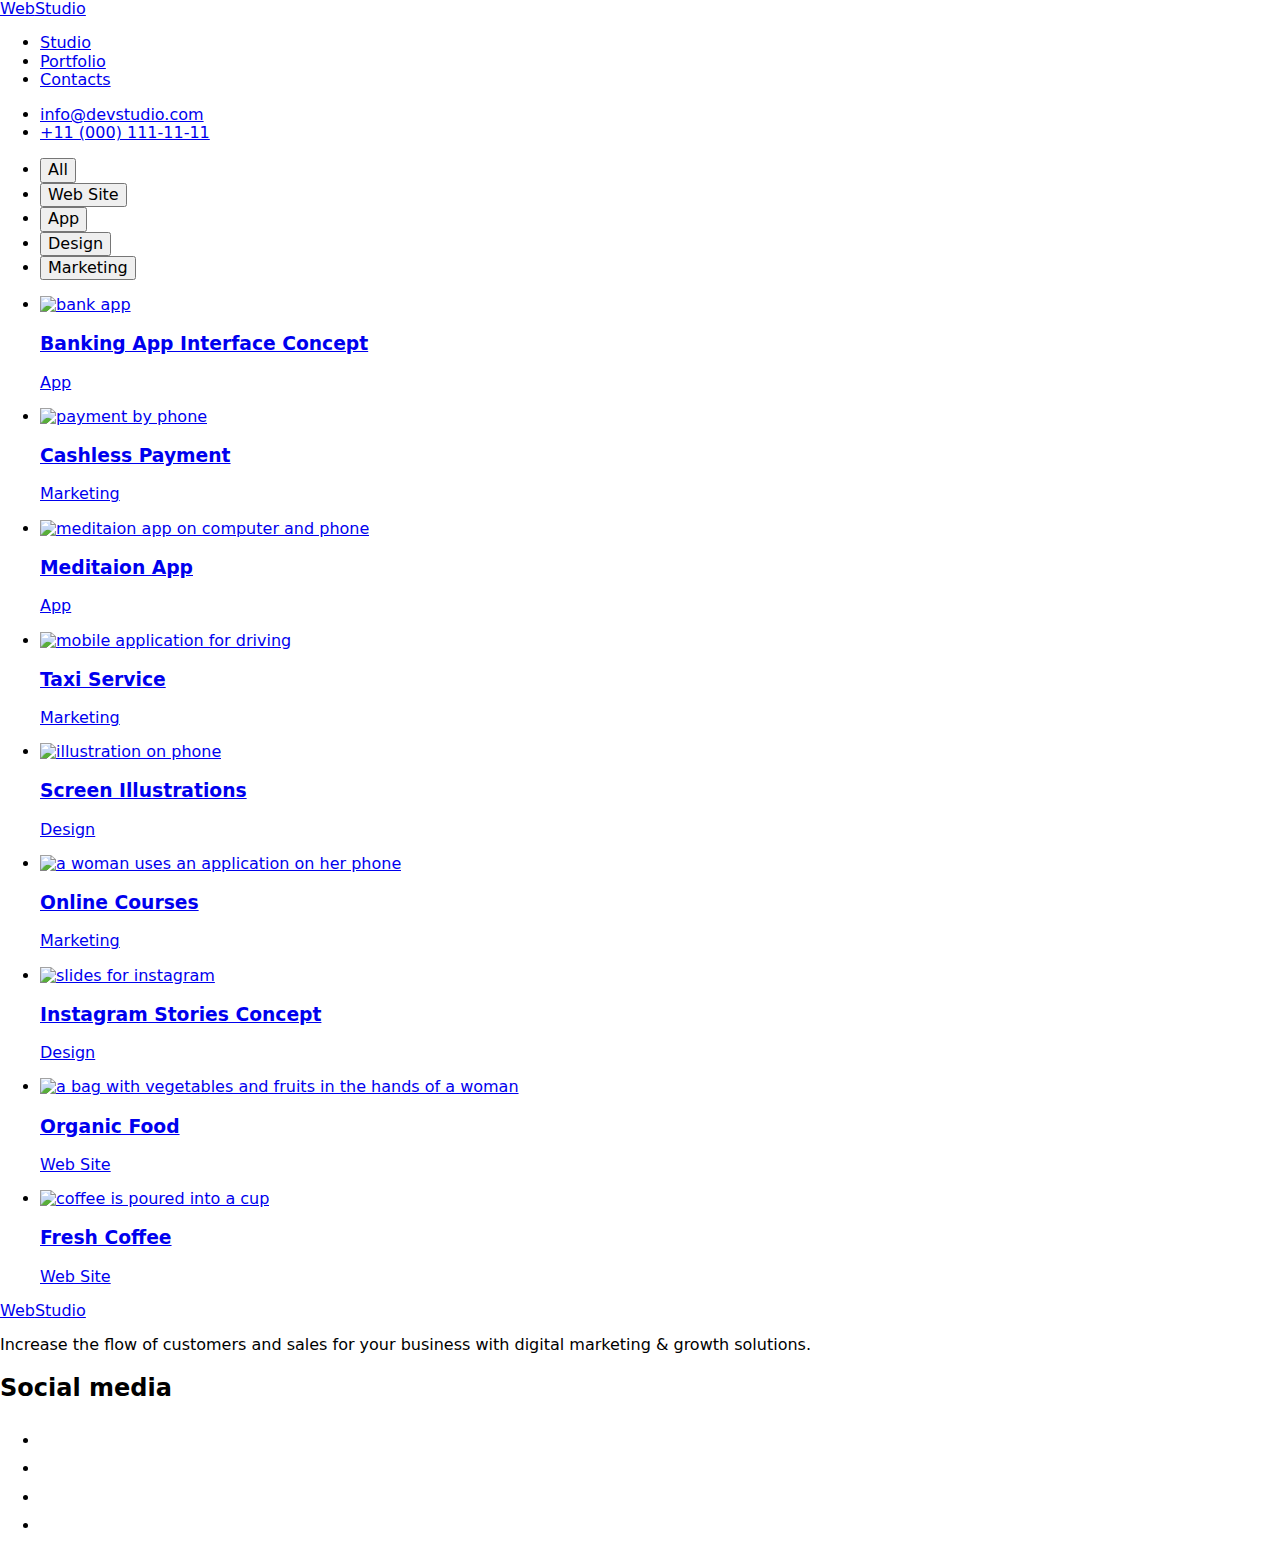
==== portfolio.html @ 91426097 "create" ====
<!DOCTYPE html>
<html lang="en">
<head>
    <meta charset="UTF-8">
    <meta http-equiv="X-UA-Compatible" content="IE=edge">
    <meta name="viewport" content="width=device-width, initial-scale=1.0">
    <title>WebStudio</title>
    <link rel="stylesheet" href="https://cdnjs.cloudflare.com/ajax/libs/modern-normalize/1.1.0/modern-normalize.min.css">
    <link rel="stylesheet" href="./css/styles.css">
    <link rel="preconnect" href="https://fonts.googleapis.com">
<link rel="preconnect" href="https://fonts.gstatic.com" crossorigin>
<link rel="preconnect" href="https://fonts.googleapis.com"><link rel="preconnect" href="https://fonts.gstatic.com" crossorigin><link href="https://fonts.googleapis.com/css2?family=Raleway:wght@700&family=Roboto:wght@400;500;700;900&display=swap" rel="stylesheet">
</head>
<body>
    <header class="header">
        <div class="container main-nav">
            <nav class="navigation">
                <a href="./index.html" class="logo"> <span class="logo-web">Web</span>Studio </a>
                <ul class="navigation-list list">
                    <li class="navigation-item"><a href="./index.html" class="navigation-list-item">Studio</a></li>
                    <li class="navigation-item"><a href="./portfolio.html" class="navigation-list-item">Portfolio</a></li>
                    <li class="navigation-item"><a href="#" class="navigation-list-item">Contacts</a></li>
                </ul>
            </nav>
            <ul class="contacts list">
                <li><a href="mailto:info@devstudio.com" class="contacts-item">info@devstudio.com</a></li>
                <li><a href="tel:+11(000)111-11-11" class="contacts-item">+11 (000) 111-11-11</a></li>
            </ul>
        </div>
    </header>
    <main>
        <section class="portfolio section">
           <div class="container">
            <h1 hidden>Portfolio</h1>
      <ul class="button-list list">
        <li class="button-list-item"><button type="button" class="portfolio-button"><span class="portfolio-button-text">All</span></button></li>
        <li class="button-list-item"><button type="button" class="portfolio-button"><span class="portfolio-button-text">Web Site</span></button></li>
        <li class="button-list-item"><button type="button" class="portfolio-button"><span class="portfolio-button-text">App</span></button></li>
        <li class="button-list-item"><button type="button" class="portfolio-button"><span class="portfolio-button-text">Design</span></button></li>
        <li class="button-list-item"><button type="button" class="portfolio-button"><span class="portfolio-button-text">Marketing</span></button></li>
      </ul>
        <ul class="portfolio-list list">
            <li class="portfolio-item">
                <a href="#" class="portfolio-item-card">
                    <img class="portfolio-item-img" src="./images/banking_app.jpg" alt="bank app" width="360">
                    <div class="portfolio-item-text">
                        <h3 class="portfolio-title list">Banking App Interface Concept</h3>
                        <p class="portfolio-title-text list">App</p>
                        <p hidden>14 Stylish and User-Friendly App Design Concepts · Task Manager App · Calorie Tracker App · Exotic Fruit Ecommerce App · Cloud Storage App</p>
                    </div> 
                </a>
                
            </li>
            <li class="portfolio-item">
                <a href="#" class="portfolio-item-card">
                    <img class="portfolio-item-img" src="./images/cashless_payment.jpg" alt="payment by phone" width="360">
                    <div class="portfolio-item-text">
                        <h3 class="portfolio-title list">Cashless Payment</h3>
                        <p class="portfolio-title-text list">Marketing</p>
                        <p hidden>14 Stylish and User-Friendly App Design Concepts · Task Manager App · Calorie Tracker App · Exotic Fruit Ecommerce App · Cloud Storage App</p>
                    </div>
                </a>
            </li>
            <li class="portfolio-item">
                <a href="#" class="portfolio-item-card">
                    <img class="portfolio-item-img" src="./images/meditaion_app.jpg" alt="meditaion app on computer and phone" width="360">
                    <div class="portfolio-item-text">
                        <h3 class="portfolio-title list">Meditaion App</h3>
                        <p class="portfolio-title-text list">App</p>
                        <p hidden>14 Stylish and User-Friendly App Design Concepts · Task Manager App · Calorie Tracker App · Exotic Fruit Ecommerce App · Cloud Storage App</p>
                    </div>
                 </a>
            </li>
            <li class="portfolio-item">
                <a href="#" class="portfolio-item-card">
                    <img class="portfolio-item-img" src="./images/taxi_service.jpg" alt="mobile application for driving" width="360">
                    <div class="portfolio-item-text">
                        <h3 class="portfolio-title list">Taxi Service</h3>
                        <p class="portfolio-title-text list">Marketing</p>
                        <p hidden>14 Stylish and User-Friendly App Design Concepts · Task Manager App · Calorie Tracker App · Exotic Fruit Ecommerce App · Cloud Storage App</p>
                    </div>
                    </a>
            </li>
            <li class="portfolio-item">
                <a href="#" class="portfolio-item-card">
                    <img class="portfolio-item-img" src="./images/screen_illustrations.jpg" alt="illustration on phone" width="360">
                    <div class="portfolio-item-text">
                        <h3 class="portfolio-title list">Screen Illustrations</h3>
                        <p class="portfolio-title-text list">Design</p>
                        <p hidden>14 Stylish and User-Friendly App Design Concepts · Task Manager App · Calorie Tracker App · Exotic Fruit Ecommerce App · Cloud Storage App</p>
                    </div>
                </a>
            </li>
            <li class="portfolio-item">
                <a href="#" class="portfolio-item-card">
                    <img class="portfolio-item-img" src="./images/online_courses.jpg" alt="a woman uses an application on her phone" width="360">
                    <div class="portfolio-item-text">
                        <h3 class="portfolio-title list">Online Courses</h3>
                        <p class="portfolio-title-text list">Marketing</p>
                        <p hidden>14 Stylish and User-Friendly App Design Concepts · Task Manager App · Calorie Tracker App · Exotic Fruit Ecommerce App · Cloud Storage App</p>
                    </div>
                </a>
            </li>
            <li class="portfolio-item">
                <a href="#" class="portfolio-item-card">
                    <img class="portfolio-item-img" src="./images/instagram_stories_concept.jpg" alt="slides for instagram" width="360">
                    <div class="portfolio-item-text">
                        <h3 class="portfolio-title list">Instagram Stories Concept</h3>
                        <p class="portfolio-title-text list">Design</p>
                        <p hidden>14 Stylish and User-Friendly App Design Concepts · Task Manager App · Calorie Tracker App · Exotic Fruit Ecommerce App · Cloud Storage App</p>
                    </div>
                </a>
            </li>
            <li class="portfolio-item">
                <a href="#" class="portfolio-item-card">
                    <img class="portfolio-item-img" src="./images/organic_food.jpg" alt="a bag with vegetables and fruits in the hands of a woman" width="360">
                    <div class="portfolio-item-text">
                        <h3 class="portfolio-title list">Organic Food</h3>
                        <p class="portfolio-title-text list">Web Site</p>
                        <p hidden>14 Stylish and User-Friendly App Design Concepts · Task Manager App · Calorie Tracker App · Exotic Fruit Ecommerce App · Cloud Storage App</p>
                    </div>
                 </a>
            </li>
            <li class="portfolio-item">
                <a href="#" class="portfolio-item-card">
                    <img class="portfolio-item-img" src="./images/fresh_coffee.jpg" alt="coffee is poured into a cup" width="360">
                    <div class="portfolio-item-text">
                        <h3 class="portfolio-title list">Fresh Coffee</h3>
                        <p class="portfolio-title-text list">Web Site</p>
                        <p hidden>14 Stylish and User-Friendly App Design Concepts · Task Manager App · Calorie Tracker App · Exotic Fruit Ecommerce App · Cloud Storage App</p>
                    </div>
                </a>
            </li>
        </ul>
           </div>
            
    </section>
    </main>
    <footer class="footer">
        <div class="footer-section container">
            <div class="footer-block">
                <a href="./index.html" class="footer-logo"> <span class="footer-logo-web">Web</span>Studio </a>
                <p class="footer-text list">Increase the flow of customers and sales for your business with digital marketing & growth solutions.</p>    
            </div>
            <div class="footer-social list">
                <h2 class="footer-social-title">Social media</h2>
                <ul class="footer-soc-list list">
                    <li class="footer-soc-item list">
                        <a href="#" class="footer-soc-link">
                            <svg class="footer-icon" width="24" height="24">
                                <use href="./images/icons.svg#icon-instagram" ></use>
                            </svg>
                        </a>
                    </li>
                     <li class="footer-soc-item">
                        <a href="#" class="footer-soc-link">
                            <svg class="footer-icon" width="24" height="24">
                                <use href="./images/icons.svg#icon-twitter"></use>
                            </svg>
                        </a>
                    </li>
                     <li class="footer-soc-item">
                        <a href="#" class="footer-soc-link">
                            <svg class="footer-icon" width="24" height="24">
                                <use href="./images/icons.svg#icon-facebook"></use>
                            </svg>
                        </a>
                    </li>
                     <li class="footer-soc-item">
                        <a href="#" class="footer-soc-link">
                            <svg class="footer-icon" width="24" height="24">
                                <use href="./images/icons.svg#icon-linkedin"></use>
                            </svg>
                        </a>
                    </li>
                </ul>
            </div>
        </div>    
     </footer>
</body>
</html>
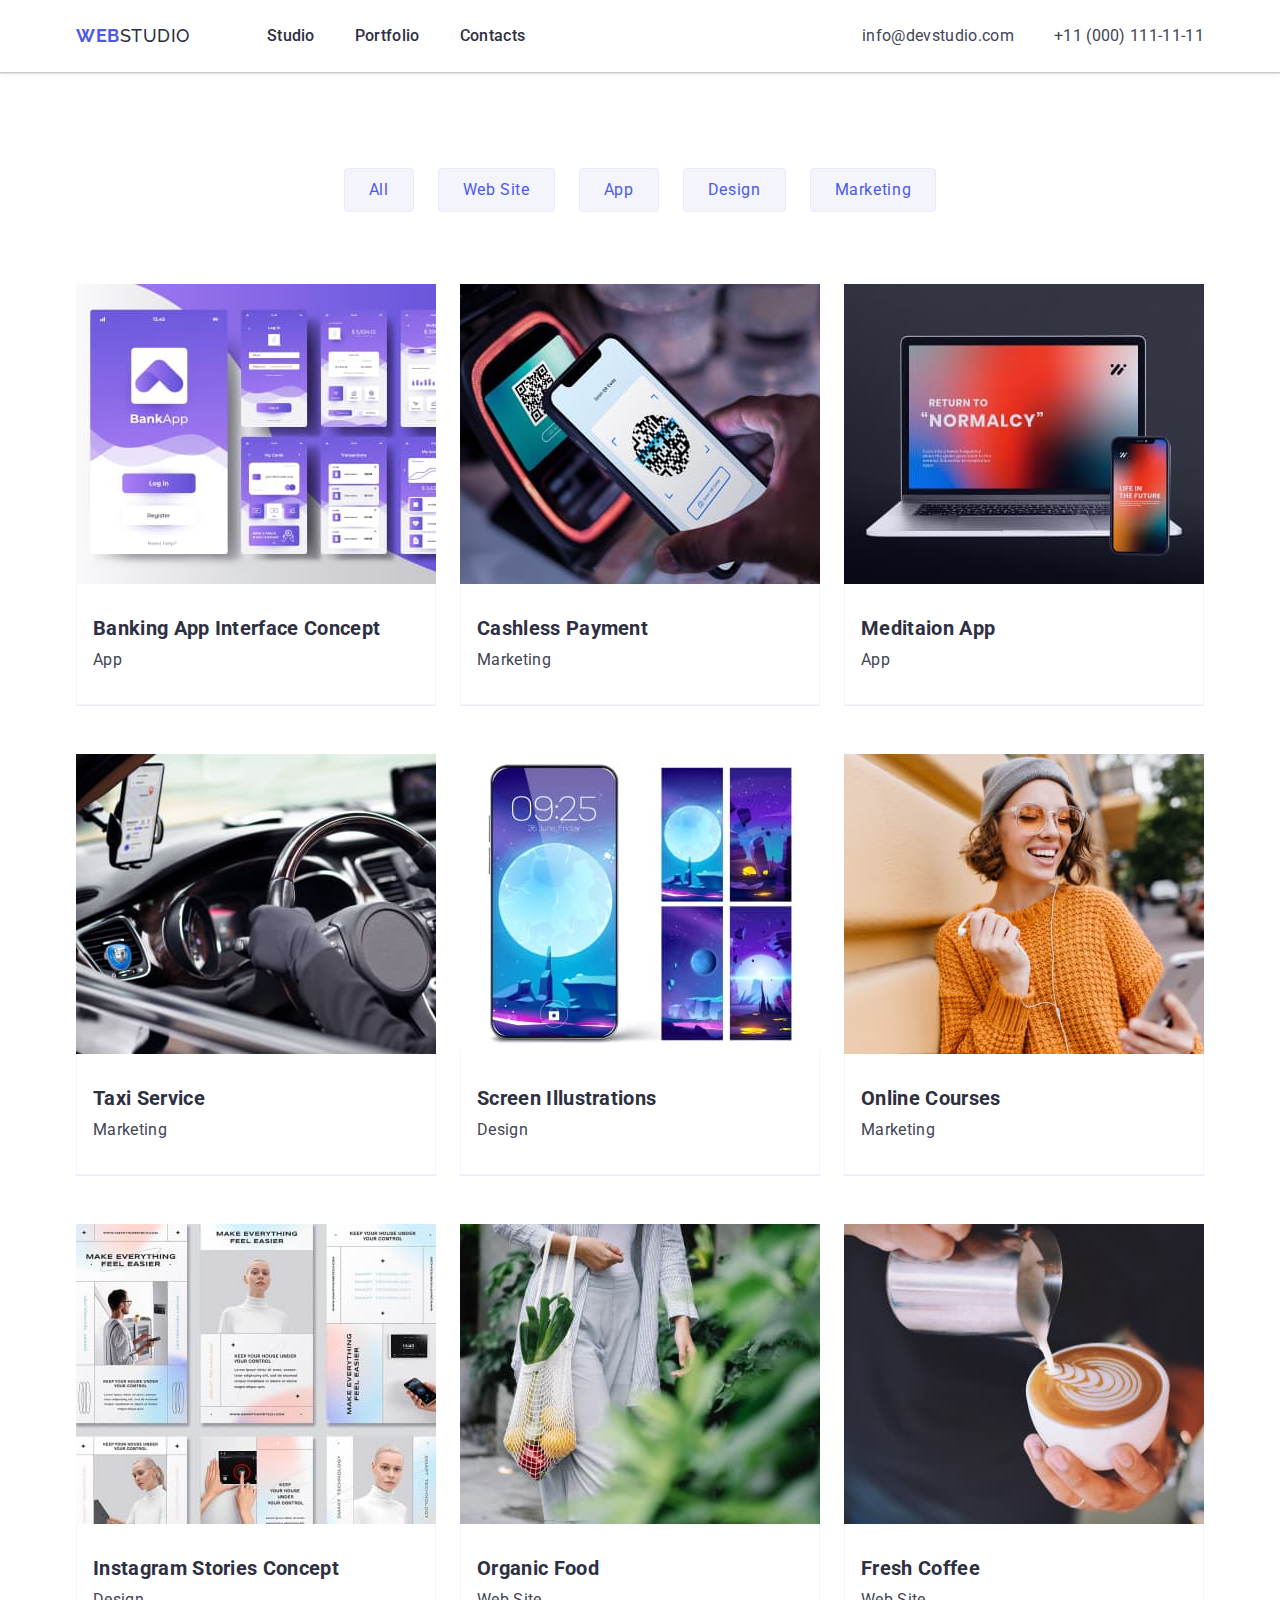
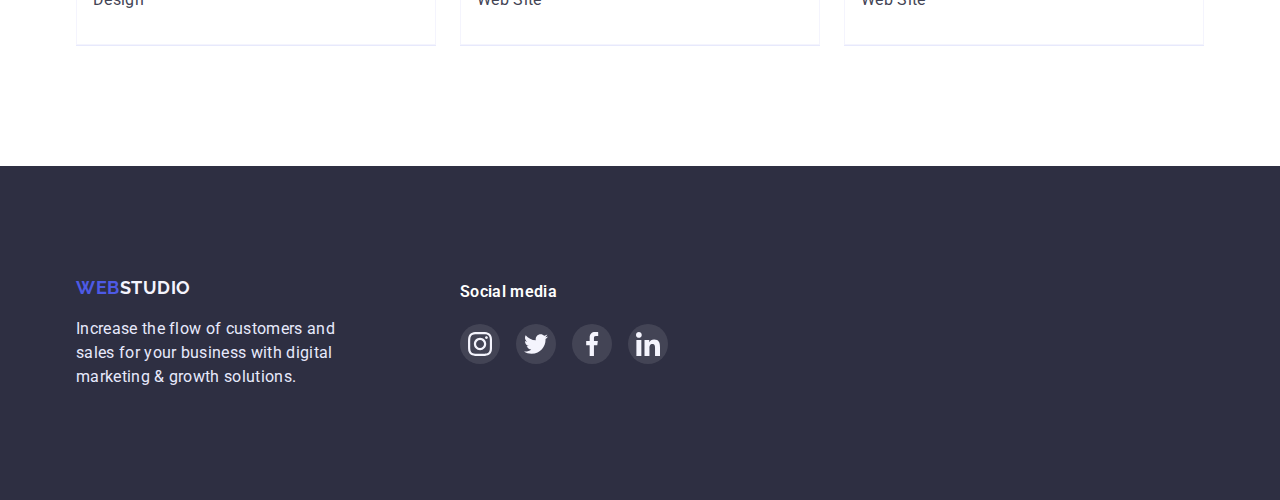
==== commit b41d4330: "JS" ====
--- a/portfolio.html
+++ b/portfolio.html
@@ -177,5 +177,7 @@
             </div>
         </div>    
      </footer>
+
+     <script src="./js/modal.js"></script>
 </body>
 </html>--- a/css/styles.css
+++ b/css/styles.css
@@ -0,0 +1,549 @@
+:root {
+    --primary-text-color: #2E2F42;
+    --secondary-text-color: #434455;
+    --white-text-color: #FFFFFF;
+    --white-bgn-color: #FFFFFF;
+    --primary-bgn-color: #E5E5E5;
+    --secondary-bgn-color: #F4F4FD;
+    --footer-bgn-color: #2E2F42;
+    --footer-logo-color: #F4F4FD;
+    --footer-text-color: #E7E9FC;
+    --footer-icons-color: rgba(255, 255, 255, 0.1);
+    --footer-icons-hover: #31D0AA;
+    --border-color:#E7E9FC;
+    --border-secondary-color: #F4F4FD;
+    --brand-color: #4D5AE5;
+    --brand-hover-color: #404BBF;
+    --border-icons-color: #8E8F99;
+    --icon-color: #AFB1B8;
+    --secondary-icon-color: #F4F4FD;
+    --border-radius: 4px;
+    --line-height-text: 1.5;
+    --font-weight-primary: 600;
+    --font-size-primary: 16px;
+    --font-size-secondary: 20px; 
+
+}
+
+body {
+    font-family: 'Roboto', sans-serif;
+    letter-spacing: 0.02em;
+    line-height: var(--line-height-text);
+    color: var(--primary-text-color);
+    background-color: var(--white-bgn-color);
+}
+
+img {
+    display: block;
+}
+
+.list {
+    margin: 0;
+    padding: 0;
+}
+.container {
+    width: 1158px;
+    padding-left: 15px;
+    padding-right: 15px;
+    margin: 0 auto;
+}
+
+.section {
+    padding-top: 120px;
+    padding-bottom: 120px;
+}
+
+/* Header */
+
+.header {
+    box-shadow: 0px 2px 1px rgba(46, 47, 66, 0.08), 0px 1px 1px rgba(46, 47, 66, 0.16), 0px 1px 6px rgba(46, 47, 66, 0.08);
+}
+
+.main-nav {
+    display: flex;
+    align-items: center;
+}
+
+.navigation {
+    display: flex;
+    align-items: center;
+
+    text-decoration: none;
+    font-weight: var(--font-weight-primary);
+}
+
+.logo, .logo-web {
+    font-family: 'Raleway';
+    font-weight: 700;
+    letter-spacing: 0.03em;
+    line-height: 1.33;
+    text-transform: uppercase;
+    font-size: 18px;
+}
+
+.logo-web {
+    color: var(--brand-color);    
+}
+
+.navigation {
+    padding-top: 24px;
+    padding-bottom: 24px;
+}
+
+.navigation-list {
+    display: flex;
+    align-items: center;
+    margin-left: 77px;
+
+    list-style-type: none;
+}
+
+.navigation-item + .navigation-item {
+   margin-left: 40px; 
+}
+
+.navigation-list-item, .logo, .contacts-item {
+    text-decoration: none;
+    font-weight: 500;
+    color: var(--primary-text-color);
+}
+
+.navigation-list-item {
+    padding-top: 24px;
+    padding-bottom: 24px;
+}
+
+.navigation-list-item:hover,
+.navigation-list-item:focus {
+    color: var(--brand-hover-color);
+}
+
+/* .navigation-item:visited {
+    color: var(--secondary-text-color);
+} */
+
+.contacts {
+    display: flex;
+    margin-left: auto;
+    
+
+    list-style-type: none;
+}
+
+.contacts-item {
+    margin-left: 40px;
+
+    color: var(--secondary-text-color);
+    font-weight: 400;
+}
+
+.contacts-item:hover,
+.contacts-item:focus {
+    color: var(--brand-hover-color);
+}
+
+.contacts + .contacts {
+    margin-left: 40px;
+}
+
+/* Main studio page*/
+
+.hero {
+    background:linear-gradient( rgba(46, 47, 66, 0.7), rgba(46, 47, 66, 0.7)), url(../images/people-office.jpg);
+    background-size: 1440px cover;
+    background-repeat: no-repeat;
+    background-position: 50%; 
+    text-align: center;
+    padding-top: 192px;
+    padding-bottom: 192px;
+}
+
+.hero-title {
+    margin-bottom: 48px;
+    width: 492px;
+    margin-left: auto;
+    margin-right: auto;
+    color: var(--white-text-color);
+    line-height: 1.07;
+    font-size: 56px;
+}
+
+.hero-button {
+    border-radius: 4px;
+    border: none;
+
+    color: var(--white-text-color);
+    background-color: var(--brand-color);
+    font-weight: var(--font-weight-primary);
+    cursor: pointer;
+    line-height: 1.19;
+    letter-spacing: 0.04em;
+}
+
+.hero-button:hover,
+.hero-button:focus {
+    background-color: var(--brand-hover-color);
+    box-shadow: 0px 4px 4px rgba(0, 0, 0, 0.15);
+}
+
+.button-text {
+    display: inline-block;
+    padding: 16px 32px;
+       
+}
+
+/* Features */
+
+.features-list {
+    display: flex;
+    column-gap: 24px;
+    list-style-type: none;
+
+}
+
+.features-list-item {
+    display: flex;
+    flex-direction: column;
+    gap: 8px;
+}
+
+.future-list-icon {
+    display: block;
+    width: 264px;
+    border-radius: 4px;
+    padding: 24px 100px;
+    background-color: var(--secondary-bgn-color);
+}
+
+
+.features-title {
+    font-weight: var(--font-weight-primary);
+    font-size: var(--font-size-secondary);
+    line-height: 1.2;
+}
+
+.features-text {
+    color: var(--secondary-text-color);
+}
+
+/* Work */
+ 
+.work {
+    padding-top: 0;
+}
+
+.work-title {
+    margin-bottom: 72px;
+    text-align: center;
+}
+
+.work-list {
+    display: flex;
+    list-style-type: none;
+}
+
+.work-list-item {
+    border: 1px solid #E7E9FC;
+    background: linear-gradient(0deg, rgba(77, 90, 229, 0.1), rgba(77, 90, 229, 0.1))
+}
+
+.work-list-item + .work-list-item {
+    margin-left: 24px;
+}
+
+.work-title, .team-title {
+    font-weight: var(--font-weight-primary);
+    line-height: 1.11;
+    font-size: 36px;
+
+}
+
+/* Team */
+
+
+.team {
+    background-color: var(--secondary-bgn-color);
+}
+
+.team-title {
+    margin-bottom: 72px;
+
+    text-align: center;
+}
+
+.team-list {
+    display: flex;
+
+    list-style-type: none;
+}
+
+.team-card {
+    width: 264px;
+    border-radius: 0px 0px 4px 4px;
+
+    background-color: var(--white-bgn-color);
+    box-shadow: 0px 1px 6px rgba(46, 47, 66, 0.08), 0px 1px 1px rgba(46, 47, 66, 0.16), 0px 2px 1px rgba(46, 47, 66, 0.08);
+    text-align: center;
+}
+
+.team-card + .team-card {
+    margin-left: 24px;
+}
+
+.team-img {
+    margin-bottom: 32px;
+    width: 264px;
+}
+
+.team-member {
+    margin-bottom: 8px;
+
+    font-weight: var(--font-weight-primary);
+    font-size: var(--font-size-secondary);
+    line-height: 1.2;
+}
+
+.team-job-title {
+    margin: 8px;
+    color: var(--secondary-text-color);
+}
+
+
+.team-soc-list {
+    display: flex;
+    align-items: center;
+    justify-content: center;
+    column-gap: 24px;
+    padding: 4px 0;
+    margin-bottom: 32px;
+    list-style-type: none;
+}
+
+.team-soc-link {
+    background-color: var(--brand-color);
+    display: flex;
+    align-items: center;
+    justify-content: center;
+    border-radius: 50%;
+    width: 40px;
+    height: 40px;
+}
+
+.team-soc-link:hover,
+.team-soc-link:focus {
+    background-color: var(--brand-hover-color);
+}
+
+.team-icon {
+    fill: var(--secondary-icon-color);
+}
+
+/* Costumers */
+
+.costumer-title {
+    margin-bottom: 72px;
+    
+    text-align: center;
+    line-height: 1.16;
+    font-size: 36px;
+    font-weight: 700;
+    letter-spacing: 0.03em;
+
+}
+
+.costumer-list {
+    display: flex;
+    align-items: center;
+    justify-content: center;
+    column-gap: 24px;
+    
+    list-style-type: none; 
+
+}
+
+.costumer-list-link {
+    display: flex;
+    align-items: center;
+    justify-content: center;
+    width: 168px;
+    height: 88px;
+    border: 1px solid var(--border-icons-color);
+    border-radius: 4px;
+    background-color: var(--white-bgn-color);
+    fill: var(--icon-color);
+}
+
+
+
+.costumer-list-link:hover,
+.costumer-list-link:focus {
+    border-color: var(--brand-hover-color);
+    fill: var(--brand-hover-color);
+}
+
+
+/* Portfolio page */
+
+.portfolio {
+    padding-top: 96px;
+}
+
+.button-list {
+    display: flex;
+    justify-content: center;
+    margin-bottom: 72px;
+
+    list-style-type: none;
+}
+
+.button-list-item + .button-list-item {
+    margin-left: 24px;
+}
+
+.portfolio-button {
+    border: 1px solid var(--border-color);
+    border-radius: 4px;
+    padding: 12px 24px;
+
+    color: var(--brand-color);
+    background-color: var(--secondary-bgn-color);
+    letter-spacing: 0.04em;
+    font-size: var(--font-size-primary);
+    cursor: pointer;
+    
+}
+
+.portfolio-button:hover,
+.portfolio-button:focus {
+    color: var(--white-text-color);
+    background-color: var(--brand-hover-color);
+    border-color: var(--brand-hover-color);
+    box-shadow: 0px 3px 1px rgba(0, 0, 0, 0.1), 0px 2px 1px rgba(0, 0, 0, 0.08), 0px 2px 2px rgba(0, 0, 0, 0.12);
+}
+
+
+.portfolio-list {
+    display: flex;
+    flex-wrap: wrap;
+    row-gap: 48px;
+    column-gap: 24px;
+
+    list-style-type: none;
+}
+
+.portfolio-item {
+    width: 360px;
+    border-bottom: 0.5px solid var(--border-color);
+}
+
+.portfolio-item-card {
+    display: block;
+
+    text-decoration: none;
+}
+
+.portfolio-item-card:hover,
+.portfolio-item-card:focus {
+    box-shadow: 0px 1px 6px rgba(46, 47, 66, 0.08);
+}
+
+.portfolio-item-img {
+    background: linear-gradient(0deg, rgba(77, 90, 229, 0.1), rgba(77, 90, 229, 0.1))
+}
+
+.portfolio-item-text {
+    border: 0.5px solid var(--border-secondary-color);
+    border-top: transparent;
+    padding-top: 32px;
+    padding-bottom: 32px;
+    padding-left: 16px;
+}
+
+.portfolio-title{
+    padding-bottom: 8px;
+
+    line-height: 1.2;
+    font-size: var(--font-size-secondary);
+    color: var(--primary-text-color);
+}
+
+.portfolio-title-text {
+    color: var(--secondary-text-color);
+}
+
+/* Footer */
+
+.footer {
+    padding-top: 100px;
+    padding-bottom: 100px;
+
+    background-color: var(--footer-bgn-color);
+}
+
+.footer-section {
+    display: flex;
+    align-items: center;
+}
+
+.footer-block {
+    margin-right: 120px;
+}
+
+.footer-logo, .footer-logo-web {
+    color: var(--footer-logo-color);
+    font-family: 'Raleway';
+    font-weight: 700;
+    letter-spacing: 0.03em;
+    line-height: 1.16;
+    text-transform: uppercase;
+    font-size: 18px;
+    text-decoration: none;
+}
+
+.footer-logo-web {
+    color: var(--brand-color);
+}
+
+.footer-text {
+    margin-top: 16px;
+    width: 264px;
+    color: var(--footer-text-color);
+}
+
+
+.footer-social-title {
+    color: var(--white-text-color);
+    font-weight: 600;
+    line-height: 1.5em;
+    font-size: 16px;
+    margin-bottom: 16px;
+}
+
+.footer-soc-list {
+    display: flex;
+    align-items: center;
+    justify-content: center;
+    column-gap: 16px;
+    padding: 4px 0;
+    margin-bottom: 32px;
+    list-style-type: none;
+}
+
+.footer-soc-link {
+    background-color: var(--footer-icons-color);
+    display: flex;
+    align-items: center;
+    justify-content: center;
+    border-radius: 50%;
+    width: 40px;
+    height: 40px;
+}
+
+.footer-soc-link:hover,
+.footer-soc-link:focus {
+    background-color: var(--footer-icons-hover);
+}
+
+.footer-icon {
+    fill: var(--secondary-icon-color);
+}
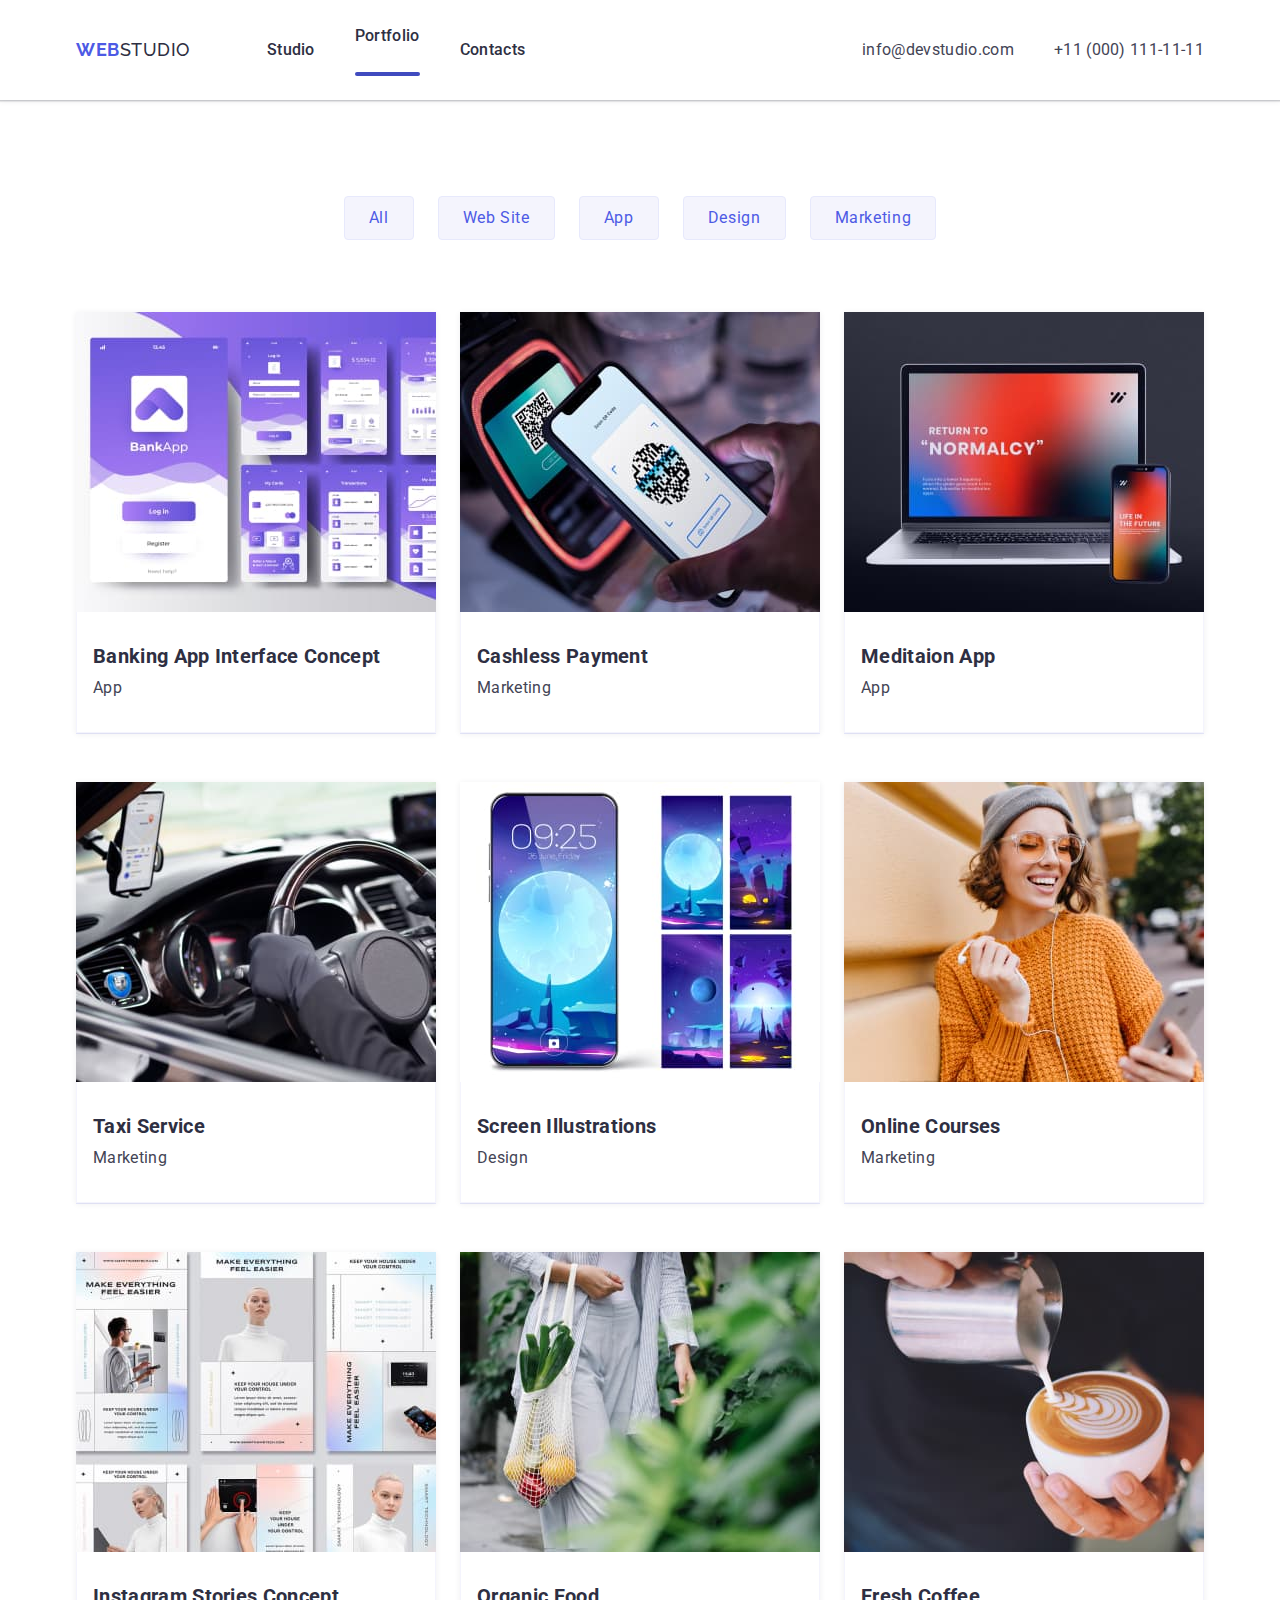
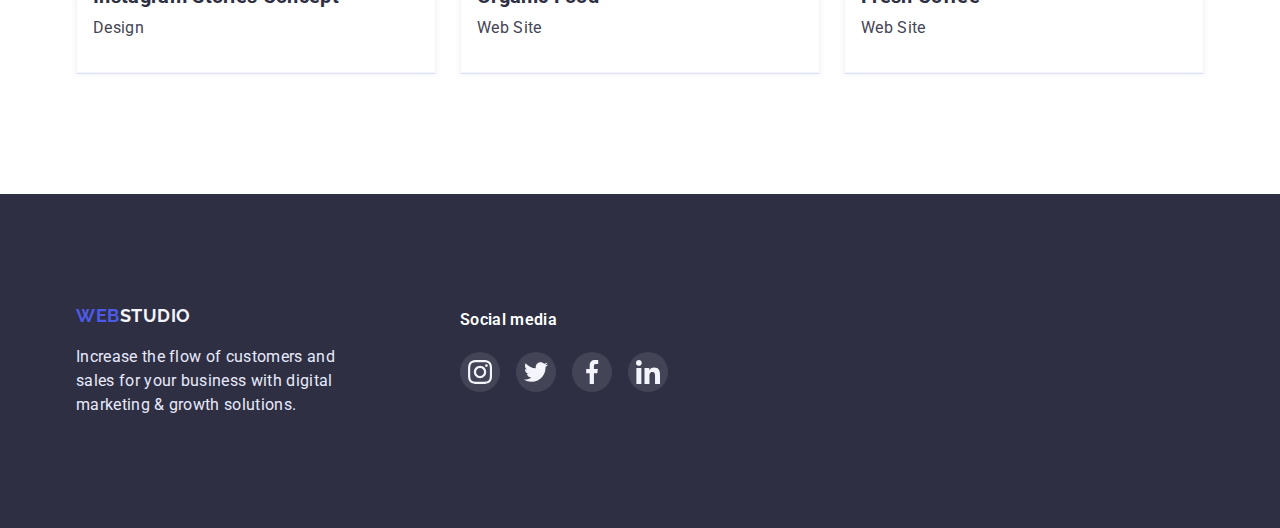
==== commit abaffdf6: "position + modal" ====
--- a/portfolio.html
+++ b/portfolio.html
@@ -18,7 +18,7 @@
                 <a href="./index.html" class="logo"> <span class="logo-web">Web</span>Studio </a>
                 <ul class="navigation-list list">
                     <li class="navigation-item"><a href="./index.html" class="navigation-list-item">Studio</a></li>
-                    <li class="navigation-item"><a href="./portfolio.html" class="navigation-list-item">Portfolio</a></li>
+                    <li class="navigation-item"><a href="./portfolio.html" class="navigation-list-item link-underline">Portfolio</a></li>
                     <li class="navigation-item"><a href="#" class="navigation-list-item">Contacts</a></li>
                 </ul>
             </nav>
@@ -177,7 +177,5 @@
             </div>
         </div>    
      </footer>
-
-     <script src="./js/modal.js"></script>
 </body>
 </html>--- a/css/styles.css
+++ b/css/styles.css
@@ -22,7 +22,11 @@
     --font-weight-primary: 600;
     --font-size-primary: 16px;
     --font-size-secondary: 20px; 
-
+    --modal-index: 1000;
+    --modal-bgn-color: #FCFCFC;
+    --modal-btn-bgn-color: #E7E9FC;
+    --modal-btn-fill: #FFFFFF;
+    --anim: 250ms cubic-bezier(0.4, 0, 0.2, 1);
 }
 
 body {
@@ -111,15 +115,32 @@
 .navigation-list-item {
     padding-top: 24px;
     padding-bottom: 24px;
-}
+
+    transition: color var(--anim);
+}
+
 
 .navigation-list-item:hover,
-.navigation-list-item:focus {
+.navigation-list-item:focus, {
     color: var(--brand-hover-color);
-}
-
-/* .navigation-item:visited {
-    color: var(--secondary-text-color);
+    
+}
+
+
+.link-underline::after {
+    content: "";
+    display: block;
+    width: 100%;
+    height: 4px;
+    margin-top: 24px;
+    border-radius: 2px;
+    background-color: var(--brand-hover-color);
+    
+}
+
+/* .navigation-list-item:active {
+    border: var(--brand-hover-color);
+    border-radius: 2px;
 } */
 
 .contacts {
@@ -135,6 +156,8 @@
 
     color: var(--secondary-text-color);
     font-weight: 400;
+
+    transition: color var(--anim);
 }
 
 .contacts-item:hover,
@@ -150,7 +173,7 @@
 
 .hero {
     background:linear-gradient( rgba(46, 47, 66, 0.7), rgba(46, 47, 66, 0.7)), url(../images/people-office.jpg);
-    background-size: 1440px cover;
+    background-size: 1440px;
     background-repeat: no-repeat;
     background-position: 50%; 
     text-align: center;
@@ -178,6 +201,8 @@
     cursor: pointer;
     line-height: 1.19;
     letter-spacing: 0.04em;
+
+    transition: background-color var(--anim), box-shadow var(--anim);
 }
 
 .hero-button:hover,
@@ -327,6 +352,8 @@
     border-radius: 50%;
     width: 40px;
     height: 40px;
+
+    transition: background-color var(--anim);
 }
 
 .team-soc-link:hover,
@@ -371,6 +398,8 @@
     border-radius: 4px;
     background-color: var(--white-bgn-color);
     fill: var(--icon-color);
+
+    transition: border-color var(--anim), fill var(--anim) ;
 }
 
 
@@ -411,6 +440,7 @@
     font-size: var(--font-size-primary);
     cursor: pointer;
     
+    transition: color var(--anim), background-color var(--anim), border-color var(--anim), box-shadow var(--anim);
 }
 
 .portfolio-button:hover,
@@ -438,17 +468,19 @@
 
 .portfolio-item-card {
     display: block;
-
+    box-shadow: 0px 1px 6px rgba(46, 47, 66, 0.08);
     text-decoration: none;
+
+    transition: box-shadow var(--anim);
 }
 
 .portfolio-item-card:hover,
 .portfolio-item-card:focus {
-    box-shadow: 0px 1px 6px rgba(46, 47, 66, 0.08);
+    box-shadow: 0px 1px 6px rgba(46, 47, 66, 0.08), 0px 1px 1px rgba(46, 47, 66, 0.16), 0px 2px 1px rgba(46, 47, 66, 0.08);
 }
 
 .portfolio-item-img {
-    background: linear-gradient(0deg, rgba(77, 90, 229, 0.1), rgba(77, 90, 229, 0.1))
+    background: linear-gradient(0deg, rgba(77, 90, 229, 0.1), rgba(77, 90, 229, 0.1));
 }
 
 .portfolio-item-text {
@@ -537,6 +569,8 @@
     border-radius: 50%;
     width: 40px;
     height: 40px;
+
+    transition: background-color var(--anim);
 }
 
 .footer-soc-link:hover,
@@ -547,3 +581,62 @@
 .footer-icon {
     fill: var(--secondary-icon-color);
 }
+
+
+/* Modal */
+
+.backdrop {
+    position: fixed;
+    top: 0;
+    left: 0;
+    width: 100%;
+    height: 100%;
+    z-index: var(--modal-index);
+
+    background-color: rgba(46, 47, 66, 0.4);
+
+    transition: visibility var(--anim),
+    opacity var(--anim);
+}
+
+.backdrop.is-hidden {
+    visibility: hidden;
+    opacity: 0;
+    pointer-events: none;
+}
+
+.modal {
+    position: absolute;
+    top: 50%;
+    left: 50%;
+    width: 408px;
+    height: 576px;
+    transform: translate(-50%, -50%);
+
+    background-color: var(--modal-bgn-color);
+    box-shadow: 0px 1px 1px rgba(0, 0, 0, 0.14), 0px 1px 3px rgba(0, 0, 0, 0.12), 0px 2px 1px rgba(0, 0, 0, 0.2);
+    border-radius: 4px;
+}
+
+.modal-btn {
+    display: flex;
+    align-items: center;
+    justify-content: center;
+    height: 24px;
+    border-radius: 50%;
+    border: 1px solid rgba(0, 0, 0, 0.1);
+    
+    position: absolute;
+    top: 24px;
+    right: 24px;
+
+    cursor: pointer;    
+    background-color: var(--modal-btn-bgn-color);
+    
+}
+
+.modal-btn:hover,
+.modal-btn:focus {
+    background-color: var(--brand-hover-color);
+    fill: var(--modal-btn-bgn-color);
+}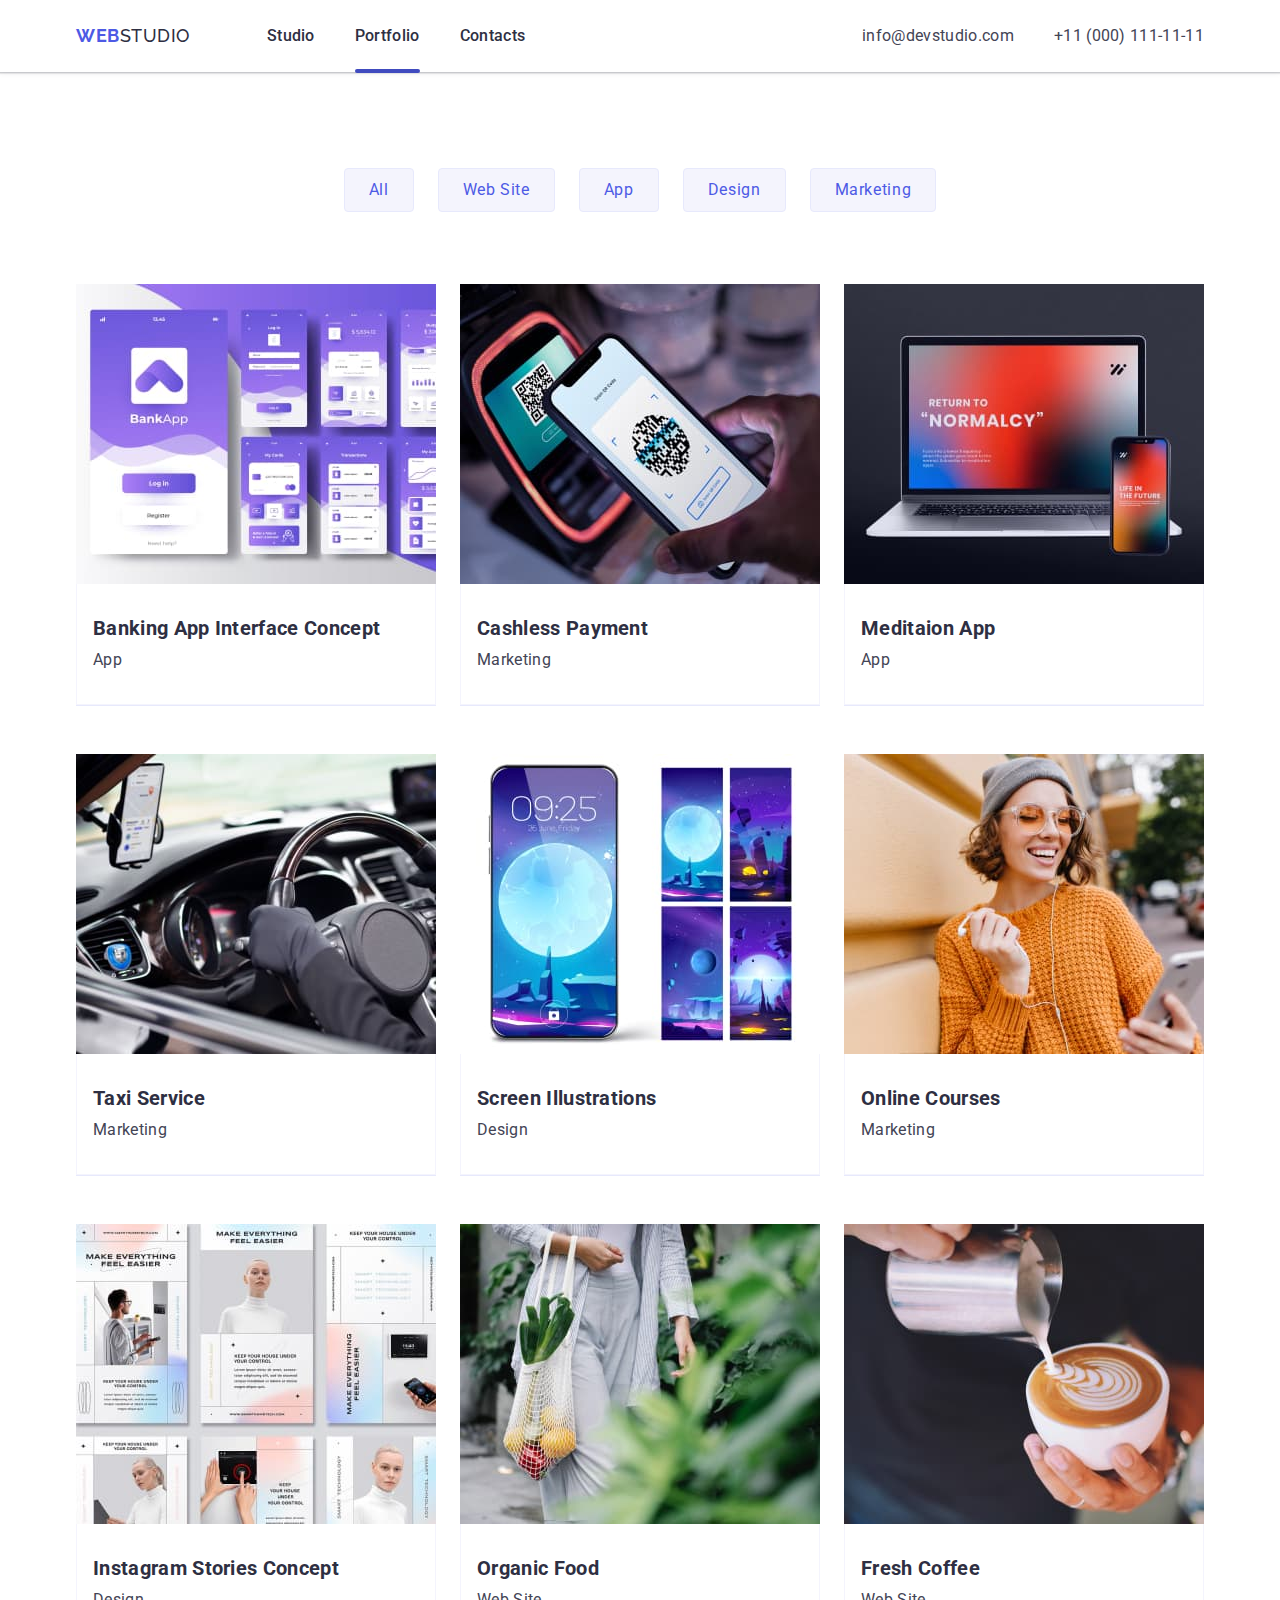
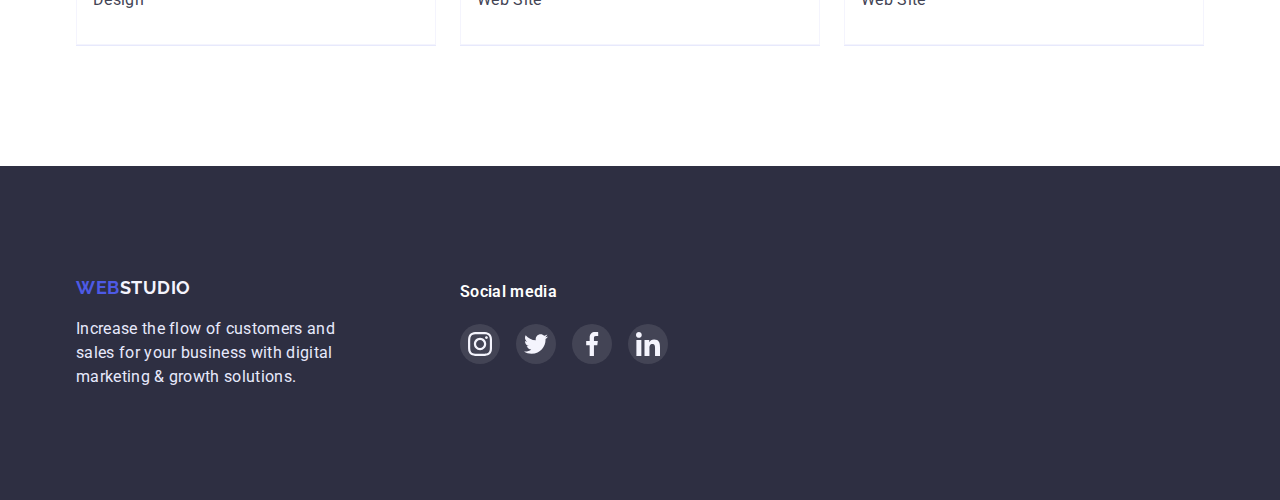
==== commit 6cb7a3b1: "effects" ====
--- a/portfolio.html
+++ b/portfolio.html
@@ -43,10 +43,12 @@
             <li class="portfolio-item">
                 <a href="#" class="portfolio-item-card">
                     <img class="portfolio-item-img" src="./images/banking_app.jpg" alt="bank app" width="360">
+                    <div class="overlay">
+                        <p class="overlay-text">14 Stylish and User-Friendly App Design Concepts · Task Manager App · Calorie Tracker App · Exotic Fruit Ecommerce App · Cloud Storage App</p>
+                    </div>
                     <div class="portfolio-item-text">
                         <h3 class="portfolio-title list">Banking App Interface Concept</h3>
                         <p class="portfolio-title-text list">App</p>
-                        <p hidden>14 Stylish and User-Friendly App Design Concepts · Task Manager App · Calorie Tracker App · Exotic Fruit Ecommerce App · Cloud Storage App</p>
                     </div> 
                 </a>
                 
@@ -54,80 +56,96 @@
             <li class="portfolio-item">
                 <a href="#" class="portfolio-item-card">
                     <img class="portfolio-item-img" src="./images/cashless_payment.jpg" alt="payment by phone" width="360">
+                        <div class="overlay">
+                            <p class="overlay-text">14 Stylish and User-Friendly App Design Concepts · Task Manager App · Calorie Tracker App · Exotic Fruit Ecommerce App · Cloud Storage App</p>
+                        </div>
                     <div class="portfolio-item-text">
                         <h3 class="portfolio-title list">Cashless Payment</h3>
                         <p class="portfolio-title-text list">Marketing</p>
-                        <p hidden>14 Stylish and User-Friendly App Design Concepts · Task Manager App · Calorie Tracker App · Exotic Fruit Ecommerce App · Cloud Storage App</p>
                     </div>
                 </a>
             </li>
             <li class="portfolio-item">
                 <a href="#" class="portfolio-item-card">
                     <img class="portfolio-item-img" src="./images/meditaion_app.jpg" alt="meditaion app on computer and phone" width="360">
+                        <div class="overlay">
+                            <p class="overlay-text">14 Stylish and User-Friendly App Design Concepts · Task Manager App · Calorie Tracker App · Exotic Fruit Ecommerce App · Cloud Storage App</p>
+                        </div>
                     <div class="portfolio-item-text">
                         <h3 class="portfolio-title list">Meditaion App</h3>
                         <p class="portfolio-title-text list">App</p>
-                        <p hidden>14 Stylish and User-Friendly App Design Concepts · Task Manager App · Calorie Tracker App · Exotic Fruit Ecommerce App · Cloud Storage App</p>
                     </div>
                  </a>
             </li>
             <li class="portfolio-item">
                 <a href="#" class="portfolio-item-card">
                     <img class="portfolio-item-img" src="./images/taxi_service.jpg" alt="mobile application for driving" width="360">
+                        <div class="overlay">
+                            <p class="overlay-text">14 Stylish and User-Friendly App Design Concepts · Task Manager App · Calorie Tracker App · Exotic Fruit Ecommerce App · Cloud Storage App</p>
+                        </div>
                     <div class="portfolio-item-text">
                         <h3 class="portfolio-title list">Taxi Service</h3>
                         <p class="portfolio-title-text list">Marketing</p>
-                        <p hidden>14 Stylish and User-Friendly App Design Concepts · Task Manager App · Calorie Tracker App · Exotic Fruit Ecommerce App · Cloud Storage App</p>
                     </div>
                     </a>
             </li>
             <li class="portfolio-item">
                 <a href="#" class="portfolio-item-card">
                     <img class="portfolio-item-img" src="./images/screen_illustrations.jpg" alt="illustration on phone" width="360">
+                        <div class="overlay">
+                            <p class="overlay-text">14 Stylish and User-Friendly App Design Concepts · Task Manager App · Calorie Tracker App · Exotic Fruit Ecommerce App · Cloud Storage App</p>
+                        </div>
                     <div class="portfolio-item-text">
                         <h3 class="portfolio-title list">Screen Illustrations</h3>
                         <p class="portfolio-title-text list">Design</p>
-                        <p hidden>14 Stylish and User-Friendly App Design Concepts · Task Manager App · Calorie Tracker App · Exotic Fruit Ecommerce App · Cloud Storage App</p>
                     </div>
                 </a>
             </li>
             <li class="portfolio-item">
                 <a href="#" class="portfolio-item-card">
                     <img class="portfolio-item-img" src="./images/online_courses.jpg" alt="a woman uses an application on her phone" width="360">
+                        <div class="overlay">
+                            <p class="overlay-text">14 Stylish and User-Friendly App Design Concepts · Task Manager App · Calorie Tracker App · Exotic Fruit Ecommerce App · Cloud Storage App</p>
+                        </div>
                     <div class="portfolio-item-text">
                         <h3 class="portfolio-title list">Online Courses</h3>
                         <p class="portfolio-title-text list">Marketing</p>
-                        <p hidden>14 Stylish and User-Friendly App Design Concepts · Task Manager App · Calorie Tracker App · Exotic Fruit Ecommerce App · Cloud Storage App</p>
                     </div>
                 </a>
             </li>
             <li class="portfolio-item">
                 <a href="#" class="portfolio-item-card">
                     <img class="portfolio-item-img" src="./images/instagram_stories_concept.jpg" alt="slides for instagram" width="360">
+                        <div class="overlay">
+                            <p class="overlay-text">14 Stylish and User-Friendly App Design Concepts · Task Manager App · Calorie Tracker App · Exotic Fruit Ecommerce App · Cloud Storage App</p>
+                        </div>
                     <div class="portfolio-item-text">
                         <h3 class="portfolio-title list">Instagram Stories Concept</h3>
                         <p class="portfolio-title-text list">Design</p>
-                        <p hidden>14 Stylish and User-Friendly App Design Concepts · Task Manager App · Calorie Tracker App · Exotic Fruit Ecommerce App · Cloud Storage App</p>
                     </div>
                 </a>
             </li>
             <li class="portfolio-item">
                 <a href="#" class="portfolio-item-card">
                     <img class="portfolio-item-img" src="./images/organic_food.jpg" alt="a bag with vegetables and fruits in the hands of a woman" width="360">
+                        <div class="overlay">
+                            <p class="overlay-text">14 Stylish and User-Friendly App Design Concepts · Task Manager App · Calorie Tracker App · Exotic Fruit Ecommerce App · Cloud Storage App</p>
+                        </div>
                     <div class="portfolio-item-text">
                         <h3 class="portfolio-title list">Organic Food</h3>
                         <p class="portfolio-title-text list">Web Site</p>
-                        <p hidden>14 Stylish and User-Friendly App Design Concepts · Task Manager App · Calorie Tracker App · Exotic Fruit Ecommerce App · Cloud Storage App</p>
                     </div>
                  </a>
             </li>
             <li class="portfolio-item">
                 <a href="#" class="portfolio-item-card">
                     <img class="portfolio-item-img" src="./images/fresh_coffee.jpg" alt="coffee is poured into a cup" width="360">
+                        <div class="overlay">
+                            <p class="overlay-text">14 Stylish and User-Friendly App Design Concepts · Task Manager App · Calorie Tracker App · Exotic Fruit Ecommerce App · Cloud Storage App</p>
+                        </div>
                     <div class="portfolio-item-text">
                         <h3 class="portfolio-title list">Fresh Coffee</h3>
                         <p class="portfolio-title-text list">Web Site</p>
-                        <p hidden>14 Stylish and User-Friendly App Design Concepts · Task Manager App · Calorie Tracker App · Exotic Fruit Ecommerce App · Cloud Storage App</p>
                     </div>
                 </a>
             </li>
--- a/css/styles.css
+++ b/css/styles.css
@@ -17,6 +17,7 @@
     --border-icons-color: #8E8F99;
     --icon-color: #AFB1B8;
     --secondary-icon-color: #F4F4FD;
+    --overlay-text-color: #F4F4FD;
     --border-radius: 4px;
     --line-height-text: 1.5;
     --font-weight-primary: 600;
@@ -113,15 +114,16 @@
 }
 
 .navigation-list-item {
+    position: relative;
     padding-top: 24px;
-    padding-bottom: 24px;
+    padding-bottom: 28px;
 
     transition: color var(--anim);
 }
 
 
 .navigation-list-item:hover,
-.navigation-list-item:focus, {
+.navigation-list-item:focus {
     color: var(--brand-hover-color);
     
 }
@@ -129,19 +131,18 @@
 
 .link-underline::after {
     content: "";
+    position: absolute;
+    left: 0;
+    bottom: 0;
     display: block;
     width: 100%;
     height: 4px;
-    margin-top: 24px;
+    margin-bottom: 0;
     border-radius: 2px;
     background-color: var(--brand-hover-color);
     
 }
 
-/* .navigation-list-item:active {
-    border: var(--brand-hover-color);
-    border-radius: 2px;
-} */
 
 .contacts {
     display: flex;
@@ -462,8 +463,10 @@
 }
 
 .portfolio-item {
+    position: relative;
     width: 360px;
     border-bottom: 0.5px solid var(--border-color);
+    overflow: hidden;
 }
 
 .portfolio-item-card {
@@ -481,6 +484,31 @@
 
 .portfolio-item-img {
     background: linear-gradient(0deg, rgba(77, 90, 229, 0.1), rgba(77, 90, 229, 0.1));
+}
+
+.overlay {
+    position: absolute;
+    top: 0;
+    left: 0;
+    width: 100%;
+    height: 300px;
+    transform: translateY(150%);
+    
+    padding-top: 40px;
+    padding-left: 32px;
+    padding-right: 32px;
+    background-color: var(--brand-color);
+
+    transition: transform var(--anim);
+}
+
+.portfolio-item-card:hover .overlay,
+.portfolio-item-card:focus .overlay {
+    transform: translateY(0);
+}
+
+.overlay-text {
+    color: var(--overlay-text-color);
 }
 
 .portfolio-item-text {
@@ -612,10 +640,18 @@
     width: 408px;
     height: 576px;
     transform: translate(-50%, -50%);
+    
 
     background-color: var(--modal-bgn-color);
     box-shadow: 0px 1px 1px rgba(0, 0, 0, 0.14), 0px 1px 3px rgba(0, 0, 0, 0.12), 0px 2px 1px rgba(0, 0, 0, 0.2);
     border-radius: 4px;
+
+    transition: transform var(--anim) 300ms, opacity var(--anim) 300ms;
+}
+
+.backdrop.is-hidden .modal {
+    transform: translate(-100%, -100%);
+    opacity: 0;
 }
 
 .modal-btn {
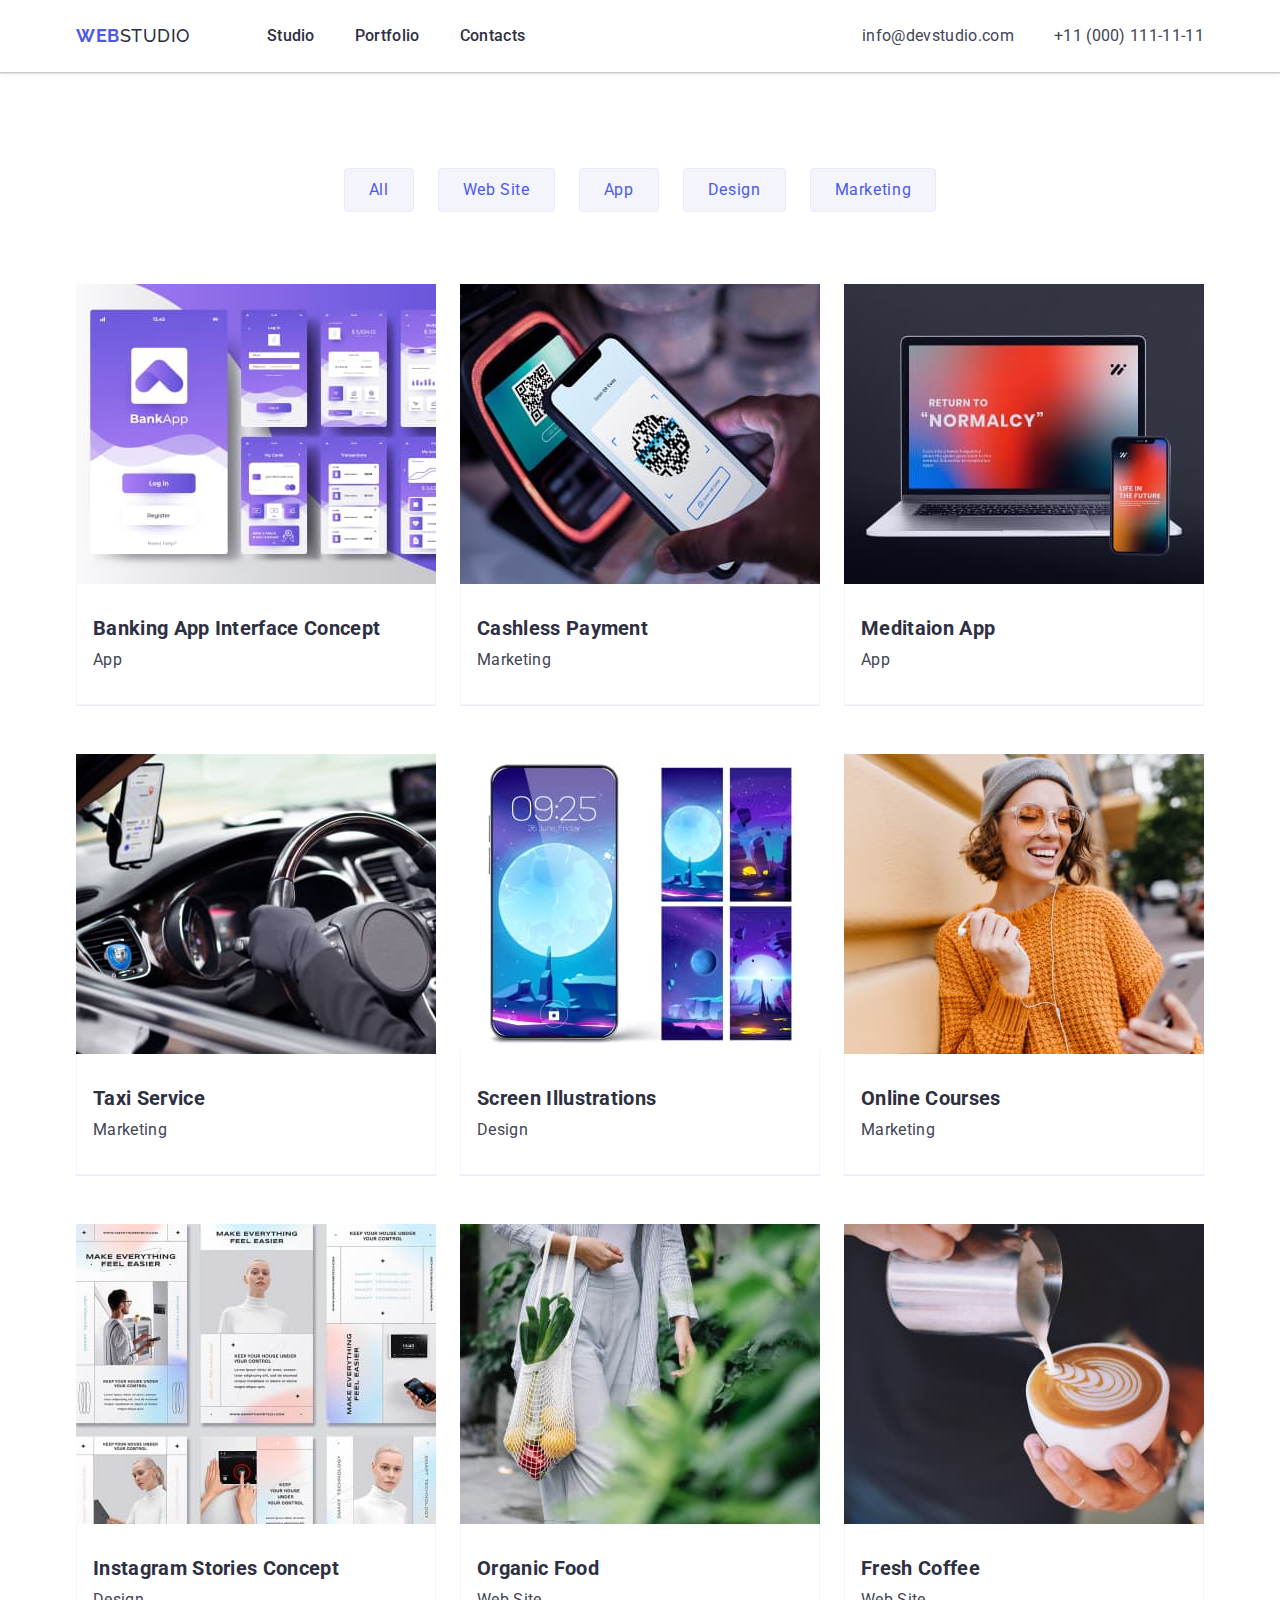
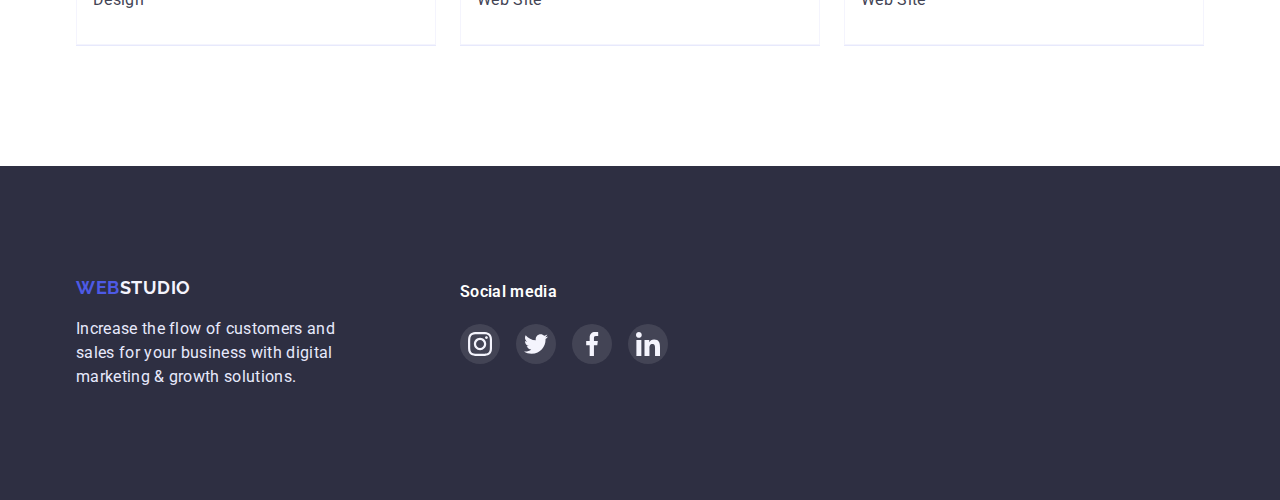
==== commit eca0fdd6: "Update portfolio.html" ====
--- a/portfolio.html
+++ b/portfolio.html
@@ -18,7 +18,7 @@
                 <a href="./index.html" class="logo"> <span class="logo-web">Web</span>Studio </a>
                 <ul class="navigation-list list">
                     <li class="navigation-item"><a href="./index.html" class="navigation-list-item">Studio</a></li>
-                    <li class="navigation-item"><a href="./portfolio.html" class="navigation-list-item link-underline">Portfolio</a></li>
+                    <li class="navigation-item"><a href="./portfolio.html" class="navigation-list-item">Portfolio</a></li>
                     <li class="navigation-item"><a href="#" class="navigation-list-item">Contacts</a></li>
                 </ul>
             </nav>
@@ -33,22 +33,20 @@
            <div class="container">
             <h1 hidden>Portfolio</h1>
       <ul class="button-list list">
-        <li class="button-list-item"><button type="button" class="portfolio-button"><span class="portfolio-button-text">All</span></button></li>
-        <li class="button-list-item"><button type="button" class="portfolio-button"><span class="portfolio-button-text">Web Site</span></button></li>
-        <li class="button-list-item"><button type="button" class="portfolio-button"><span class="portfolio-button-text">App</span></button></li>
-        <li class="button-list-item"><button type="button" class="portfolio-button"><span class="portfolio-button-text">Design</span></button></li>
-        <li class="button-list-item"><button type="button" class="portfolio-button"><span class="portfolio-button-text">Marketing</span></button></li>
+        <li class="button-list-item"><button type="button" class="portfolio-button">All</button></li>
+        <li class="button-list-item"><button type="button" class="portfolio-button">Web Site</button></li>
+        <li class="button-list-item"><button type="button" class="portfolio-button">App</button></li>
+        <li class="button-list-item"><button type="button" class="portfolio-button">Design</button></li>
+        <li class="button-list-item"><button type="button" class="portfolio-button">Marketing</button></li>
       </ul>
         <ul class="portfolio-list list">
             <li class="portfolio-item">
                 <a href="#" class="portfolio-item-card">
                     <img class="portfolio-item-img" src="./images/banking_app.jpg" alt="bank app" width="360">
-                    <div class="overlay">
-                        <p class="overlay-text">14 Stylish and User-Friendly App Design Concepts · Task Manager App · Calorie Tracker App · Exotic Fruit Ecommerce App · Cloud Storage App</p>
-                    </div>
                     <div class="portfolio-item-text">
                         <h3 class="portfolio-title list">Banking App Interface Concept</h3>
                         <p class="portfolio-title-text list">App</p>
+                        <p hidden>14 Stylish and User-Friendly App Design Concepts · Task Manager App · Calorie Tracker App · Exotic Fruit Ecommerce App · Cloud Storage App</p>
                     </div> 
                 </a>
                 
@@ -56,96 +54,80 @@
             <li class="portfolio-item">
                 <a href="#" class="portfolio-item-card">
                     <img class="portfolio-item-img" src="./images/cashless_payment.jpg" alt="payment by phone" width="360">
-                        <div class="overlay">
-                            <p class="overlay-text">14 Stylish and User-Friendly App Design Concepts · Task Manager App · Calorie Tracker App · Exotic Fruit Ecommerce App · Cloud Storage App</p>
-                        </div>
                     <div class="portfolio-item-text">
                         <h3 class="portfolio-title list">Cashless Payment</h3>
                         <p class="portfolio-title-text list">Marketing</p>
+                        <p hidden>14 Stylish and User-Friendly App Design Concepts · Task Manager App · Calorie Tracker App · Exotic Fruit Ecommerce App · Cloud Storage App</p>
                     </div>
                 </a>
             </li>
             <li class="portfolio-item">
                 <a href="#" class="portfolio-item-card">
                     <img class="portfolio-item-img" src="./images/meditaion_app.jpg" alt="meditaion app on computer and phone" width="360">
-                        <div class="overlay">
-                            <p class="overlay-text">14 Stylish and User-Friendly App Design Concepts · Task Manager App · Calorie Tracker App · Exotic Fruit Ecommerce App · Cloud Storage App</p>
-                        </div>
                     <div class="portfolio-item-text">
                         <h3 class="portfolio-title list">Meditaion App</h3>
                         <p class="portfolio-title-text list">App</p>
+                        <p hidden>14 Stylish and User-Friendly App Design Concepts · Task Manager App · Calorie Tracker App · Exotic Fruit Ecommerce App · Cloud Storage App</p>
                     </div>
                  </a>
             </li>
             <li class="portfolio-item">
                 <a href="#" class="portfolio-item-card">
                     <img class="portfolio-item-img" src="./images/taxi_service.jpg" alt="mobile application for driving" width="360">
-                        <div class="overlay">
-                            <p class="overlay-text">14 Stylish and User-Friendly App Design Concepts · Task Manager App · Calorie Tracker App · Exotic Fruit Ecommerce App · Cloud Storage App</p>
-                        </div>
                     <div class="portfolio-item-text">
                         <h3 class="portfolio-title list">Taxi Service</h3>
                         <p class="portfolio-title-text list">Marketing</p>
+                        <p hidden>14 Stylish and User-Friendly App Design Concepts · Task Manager App · Calorie Tracker App · Exotic Fruit Ecommerce App · Cloud Storage App</p>
                     </div>
                     </a>
             </li>
             <li class="portfolio-item">
                 <a href="#" class="portfolio-item-card">
                     <img class="portfolio-item-img" src="./images/screen_illustrations.jpg" alt="illustration on phone" width="360">
-                        <div class="overlay">
-                            <p class="overlay-text">14 Stylish and User-Friendly App Design Concepts · Task Manager App · Calorie Tracker App · Exotic Fruit Ecommerce App · Cloud Storage App</p>
-                        </div>
                     <div class="portfolio-item-text">
                         <h3 class="portfolio-title list">Screen Illustrations</h3>
                         <p class="portfolio-title-text list">Design</p>
+                        <p hidden>14 Stylish and User-Friendly App Design Concepts · Task Manager App · Calorie Tracker App · Exotic Fruit Ecommerce App · Cloud Storage App</p>
                     </div>
                 </a>
             </li>
             <li class="portfolio-item">
                 <a href="#" class="portfolio-item-card">
                     <img class="portfolio-item-img" src="./images/online_courses.jpg" alt="a woman uses an application on her phone" width="360">
-                        <div class="overlay">
-                            <p class="overlay-text">14 Stylish and User-Friendly App Design Concepts · Task Manager App · Calorie Tracker App · Exotic Fruit Ecommerce App · Cloud Storage App</p>
-                        </div>
                     <div class="portfolio-item-text">
                         <h3 class="portfolio-title list">Online Courses</h3>
                         <p class="portfolio-title-text list">Marketing</p>
+                        <p hidden>14 Stylish and User-Friendly App Design Concepts · Task Manager App · Calorie Tracker App · Exotic Fruit Ecommerce App · Cloud Storage App</p>
                     </div>
                 </a>
             </li>
             <li class="portfolio-item">
                 <a href="#" class="portfolio-item-card">
                     <img class="portfolio-item-img" src="./images/instagram_stories_concept.jpg" alt="slides for instagram" width="360">
-                        <div class="overlay">
-                            <p class="overlay-text">14 Stylish and User-Friendly App Design Concepts · Task Manager App · Calorie Tracker App · Exotic Fruit Ecommerce App · Cloud Storage App</p>
-                        </div>
                     <div class="portfolio-item-text">
                         <h3 class="portfolio-title list">Instagram Stories Concept</h3>
                         <p class="portfolio-title-text list">Design</p>
+                        <p hidden>14 Stylish and User-Friendly App Design Concepts · Task Manager App · Calorie Tracker App · Exotic Fruit Ecommerce App · Cloud Storage App</p>
                     </div>
                 </a>
             </li>
             <li class="portfolio-item">
                 <a href="#" class="portfolio-item-card">
                     <img class="portfolio-item-img" src="./images/organic_food.jpg" alt="a bag with vegetables and fruits in the hands of a woman" width="360">
-                        <div class="overlay">
-                            <p class="overlay-text">14 Stylish and User-Friendly App Design Concepts · Task Manager App · Calorie Tracker App · Exotic Fruit Ecommerce App · Cloud Storage App</p>
-                        </div>
                     <div class="portfolio-item-text">
                         <h3 class="portfolio-title list">Organic Food</h3>
                         <p class="portfolio-title-text list">Web Site</p>
+                        <p hidden>14 Stylish and User-Friendly App Design Concepts · Task Manager App · Calorie Tracker App · Exotic Fruit Ecommerce App · Cloud Storage App</p>
                     </div>
                  </a>
             </li>
             <li class="portfolio-item">
                 <a href="#" class="portfolio-item-card">
                     <img class="portfolio-item-img" src="./images/fresh_coffee.jpg" alt="coffee is poured into a cup" width="360">
-                        <div class="overlay">
-                            <p class="overlay-text">14 Stylish and User-Friendly App Design Concepts · Task Manager App · Calorie Tracker App · Exotic Fruit Ecommerce App · Cloud Storage App</p>
-                        </div>
                     <div class="portfolio-item-text">
                         <h3 class="portfolio-title list">Fresh Coffee</h3>
                         <p class="portfolio-title-text list">Web Site</p>
+                        <p hidden>14 Stylish and User-Friendly App Design Concepts · Task Manager App · Calorie Tracker App · Exotic Fruit Ecommerce App · Cloud Storage App</p>
                     </div>
                 </a>
             </li>
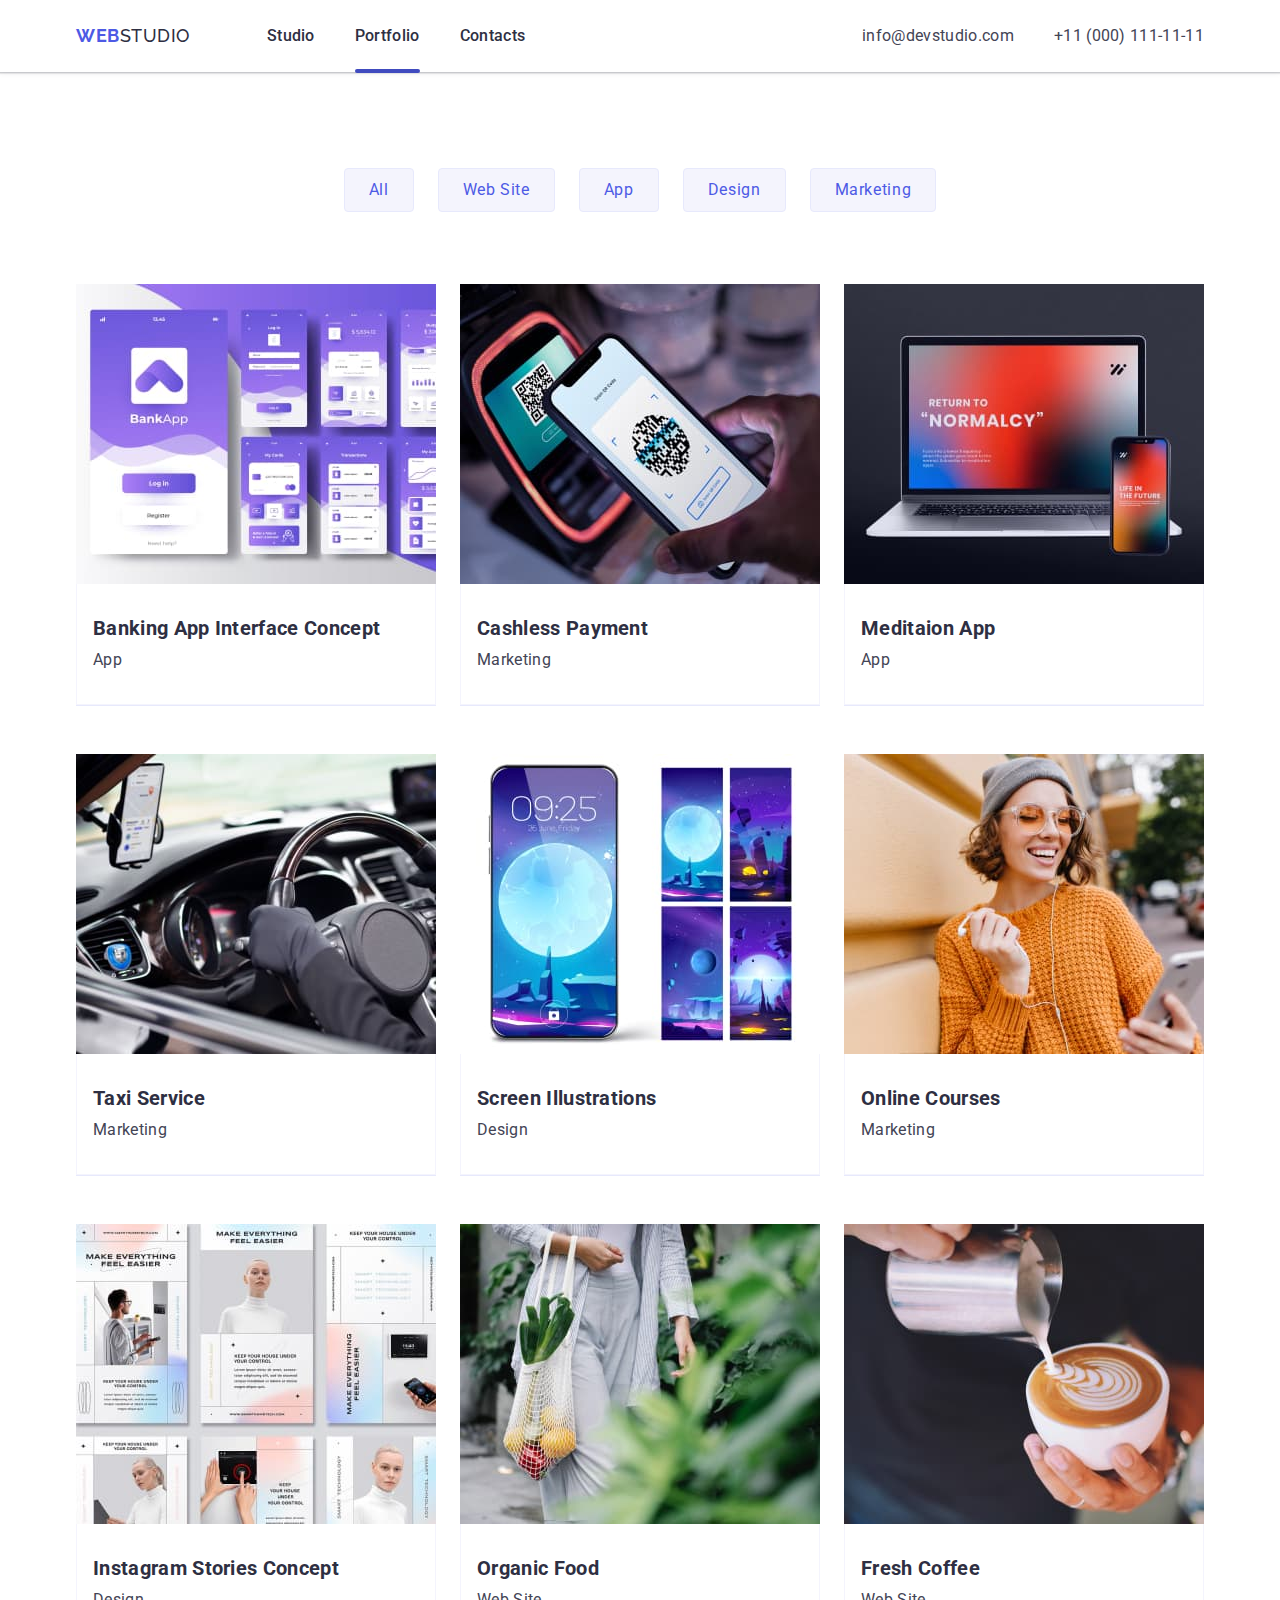
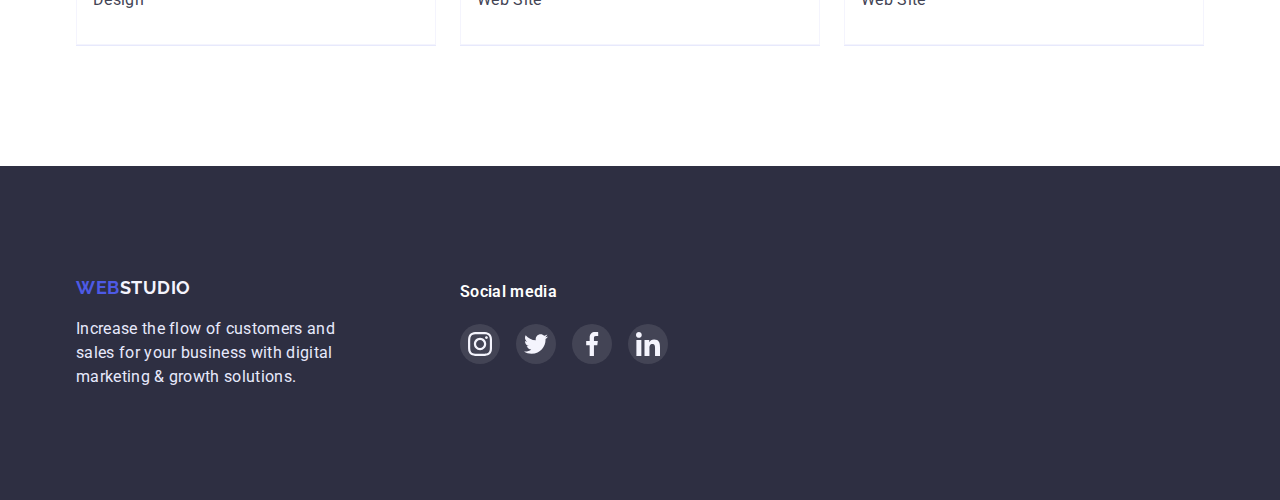
==== commit 15e2e950: "Merge branch 'main' of https://github.com/ZviezdilinArt/goit-markup-hw-05" ====
--- a/portfolio.html
+++ b/portfolio.html
@@ -18,7 +18,7 @@
                 <a href="./index.html" class="logo"> <span class="logo-web">Web</span>Studio </a>
                 <ul class="navigation-list list">
                     <li class="navigation-item"><a href="./index.html" class="navigation-list-item">Studio</a></li>
-                    <li class="navigation-item"><a href="./portfolio.html" class="navigation-list-item">Portfolio</a></li>
+                    <li class="navigation-item"><a href="./portfolio.html" class="navigation-list-item link-underline">Portfolio</a></li>
                     <li class="navigation-item"><a href="#" class="navigation-list-item">Contacts</a></li>
                 </ul>
             </nav>
@@ -43,10 +43,12 @@
             <li class="portfolio-item">
                 <a href="#" class="portfolio-item-card">
                     <img class="portfolio-item-img" src="./images/banking_app.jpg" alt="bank app" width="360">
+                    <div class="overlay">
+                        <p class="overlay-text">14 Stylish and User-Friendly App Design Concepts · Task Manager App · Calorie Tracker App · Exotic Fruit Ecommerce App · Cloud Storage App</p>
+                    </div>
                     <div class="portfolio-item-text">
                         <h3 class="portfolio-title list">Banking App Interface Concept</h3>
                         <p class="portfolio-title-text list">App</p>
-                        <p hidden>14 Stylish and User-Friendly App Design Concepts · Task Manager App · Calorie Tracker App · Exotic Fruit Ecommerce App · Cloud Storage App</p>
                     </div> 
                 </a>
                 
@@ -54,80 +56,96 @@
             <li class="portfolio-item">
                 <a href="#" class="portfolio-item-card">
                     <img class="portfolio-item-img" src="./images/cashless_payment.jpg" alt="payment by phone" width="360">
+                        <div class="overlay">
+                            <p class="overlay-text">14 Stylish and User-Friendly App Design Concepts · Task Manager App · Calorie Tracker App · Exotic Fruit Ecommerce App · Cloud Storage App</p>
+                        </div>
                     <div class="portfolio-item-text">
                         <h3 class="portfolio-title list">Cashless Payment</h3>
                         <p class="portfolio-title-text list">Marketing</p>
-                        <p hidden>14 Stylish and User-Friendly App Design Concepts · Task Manager App · Calorie Tracker App · Exotic Fruit Ecommerce App · Cloud Storage App</p>
                     </div>
                 </a>
             </li>
             <li class="portfolio-item">
                 <a href="#" class="portfolio-item-card">
                     <img class="portfolio-item-img" src="./images/meditaion_app.jpg" alt="meditaion app on computer and phone" width="360">
+                        <div class="overlay">
+                            <p class="overlay-text">14 Stylish and User-Friendly App Design Concepts · Task Manager App · Calorie Tracker App · Exotic Fruit Ecommerce App · Cloud Storage App</p>
+                        </div>
                     <div class="portfolio-item-text">
                         <h3 class="portfolio-title list">Meditaion App</h3>
                         <p class="portfolio-title-text list">App</p>
-                        <p hidden>14 Stylish and User-Friendly App Design Concepts · Task Manager App · Calorie Tracker App · Exotic Fruit Ecommerce App · Cloud Storage App</p>
                     </div>
                  </a>
             </li>
             <li class="portfolio-item">
                 <a href="#" class="portfolio-item-card">
                     <img class="portfolio-item-img" src="./images/taxi_service.jpg" alt="mobile application for driving" width="360">
+                        <div class="overlay">
+                            <p class="overlay-text">14 Stylish and User-Friendly App Design Concepts · Task Manager App · Calorie Tracker App · Exotic Fruit Ecommerce App · Cloud Storage App</p>
+                        </div>
                     <div class="portfolio-item-text">
                         <h3 class="portfolio-title list">Taxi Service</h3>
                         <p class="portfolio-title-text list">Marketing</p>
-                        <p hidden>14 Stylish and User-Friendly App Design Concepts · Task Manager App · Calorie Tracker App · Exotic Fruit Ecommerce App · Cloud Storage App</p>
                     </div>
                     </a>
             </li>
             <li class="portfolio-item">
                 <a href="#" class="portfolio-item-card">
                     <img class="portfolio-item-img" src="./images/screen_illustrations.jpg" alt="illustration on phone" width="360">
+                        <div class="overlay">
+                            <p class="overlay-text">14 Stylish and User-Friendly App Design Concepts · Task Manager App · Calorie Tracker App · Exotic Fruit Ecommerce App · Cloud Storage App</p>
+                        </div>
                     <div class="portfolio-item-text">
                         <h3 class="portfolio-title list">Screen Illustrations</h3>
                         <p class="portfolio-title-text list">Design</p>
-                        <p hidden>14 Stylish and User-Friendly App Design Concepts · Task Manager App · Calorie Tracker App · Exotic Fruit Ecommerce App · Cloud Storage App</p>
                     </div>
                 </a>
             </li>
             <li class="portfolio-item">
                 <a href="#" class="portfolio-item-card">
                     <img class="portfolio-item-img" src="./images/online_courses.jpg" alt="a woman uses an application on her phone" width="360">
+                        <div class="overlay">
+                            <p class="overlay-text">14 Stylish and User-Friendly App Design Concepts · Task Manager App · Calorie Tracker App · Exotic Fruit Ecommerce App · Cloud Storage App</p>
+                        </div>
                     <div class="portfolio-item-text">
                         <h3 class="portfolio-title list">Online Courses</h3>
                         <p class="portfolio-title-text list">Marketing</p>
-                        <p hidden>14 Stylish and User-Friendly App Design Concepts · Task Manager App · Calorie Tracker App · Exotic Fruit Ecommerce App · Cloud Storage App</p>
                     </div>
                 </a>
             </li>
             <li class="portfolio-item">
                 <a href="#" class="portfolio-item-card">
                     <img class="portfolio-item-img" src="./images/instagram_stories_concept.jpg" alt="slides for instagram" width="360">
+                        <div class="overlay">
+                            <p class="overlay-text">14 Stylish and User-Friendly App Design Concepts · Task Manager App · Calorie Tracker App · Exotic Fruit Ecommerce App · Cloud Storage App</p>
+                        </div>
                     <div class="portfolio-item-text">
                         <h3 class="portfolio-title list">Instagram Stories Concept</h3>
                         <p class="portfolio-title-text list">Design</p>
-                        <p hidden>14 Stylish and User-Friendly App Design Concepts · Task Manager App · Calorie Tracker App · Exotic Fruit Ecommerce App · Cloud Storage App</p>
                     </div>
                 </a>
             </li>
             <li class="portfolio-item">
                 <a href="#" class="portfolio-item-card">
                     <img class="portfolio-item-img" src="./images/organic_food.jpg" alt="a bag with vegetables and fruits in the hands of a woman" width="360">
+                        <div class="overlay">
+                            <p class="overlay-text">14 Stylish and User-Friendly App Design Concepts · Task Manager App · Calorie Tracker App · Exotic Fruit Ecommerce App · Cloud Storage App</p>
+                        </div>
                     <div class="portfolio-item-text">
                         <h3 class="portfolio-title list">Organic Food</h3>
                         <p class="portfolio-title-text list">Web Site</p>
-                        <p hidden>14 Stylish and User-Friendly App Design Concepts · Task Manager App · Calorie Tracker App · Exotic Fruit Ecommerce App · Cloud Storage App</p>
                     </div>
                  </a>
             </li>
             <li class="portfolio-item">
                 <a href="#" class="portfolio-item-card">
                     <img class="portfolio-item-img" src="./images/fresh_coffee.jpg" alt="coffee is poured into a cup" width="360">
+                        <div class="overlay">
+                            <p class="overlay-text">14 Stylish and User-Friendly App Design Concepts · Task Manager App · Calorie Tracker App · Exotic Fruit Ecommerce App · Cloud Storage App</p>
+                        </div>
                     <div class="portfolio-item-text">
                         <h3 class="portfolio-title list">Fresh Coffee</h3>
                         <p class="portfolio-title-text list">Web Site</p>
-                        <p hidden>14 Stylish and User-Friendly App Design Concepts · Task Manager App · Calorie Tracker App · Exotic Fruit Ecommerce App · Cloud Storage App</p>
                     </div>
                 </a>
             </li>
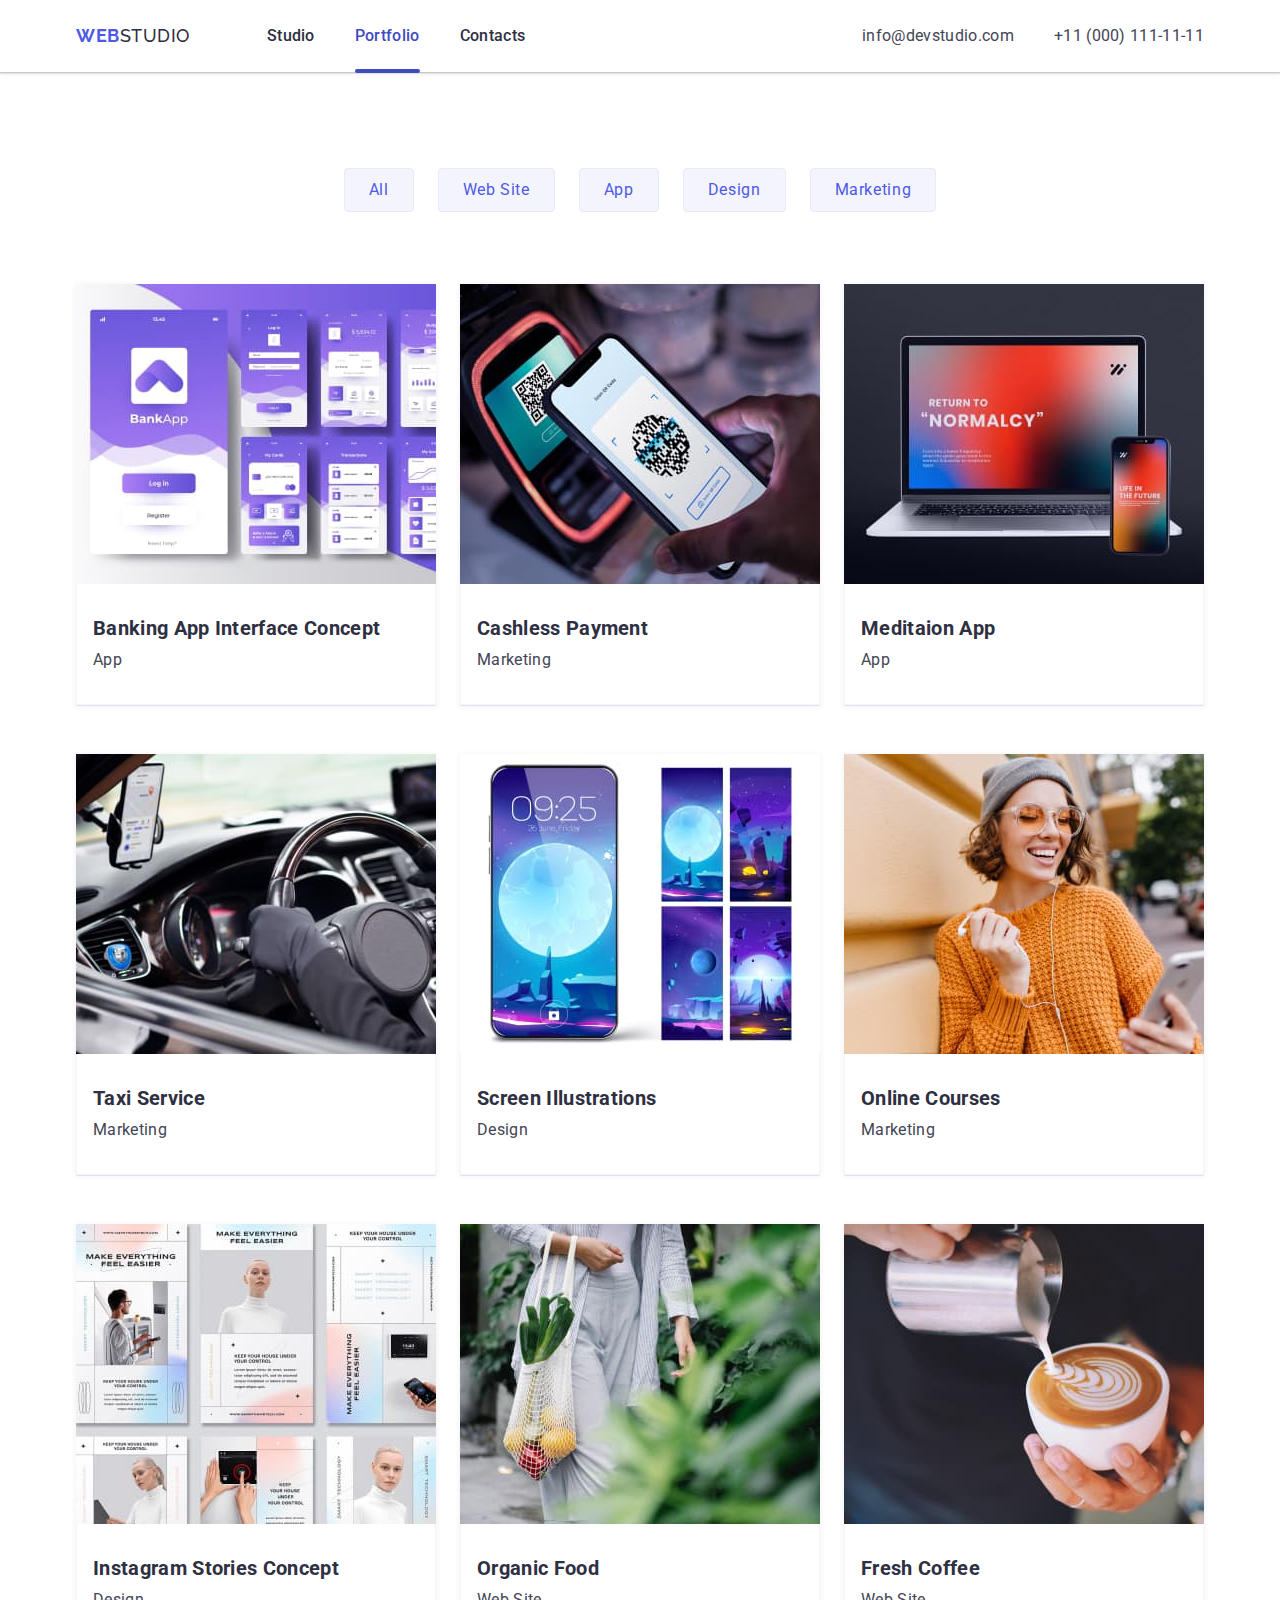
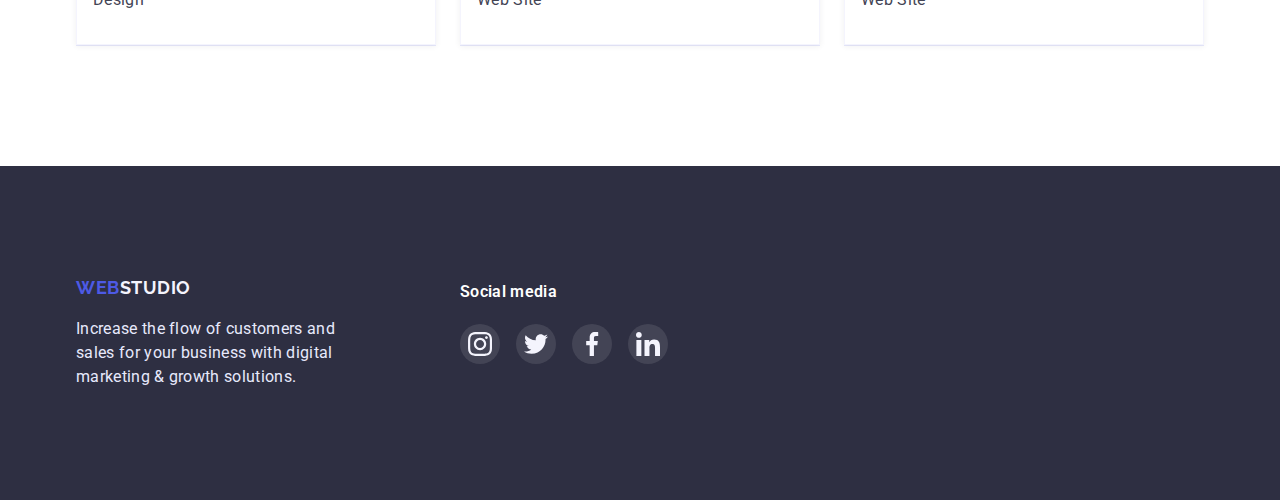
==== commit 0461afaf: "corrections" ====
--- a/portfolio.html
+++ b/portfolio.html
@@ -18,7 +18,7 @@
                 <a href="./index.html" class="logo"> <span class="logo-web">Web</span>Studio </a>
                 <ul class="navigation-list list">
                     <li class="navigation-item"><a href="./index.html" class="navigation-list-item">Studio</a></li>
-                    <li class="navigation-item"><a href="./portfolio.html" class="navigation-list-item link-underline">Portfolio</a></li>
+                    <li class="navigation-item"><a href="./portfolio.html" class="navigation-list-item active">Portfolio</a></li>
                     <li class="navigation-item"><a href="#" class="navigation-list-item">Contacts</a></li>
                 </ul>
             </nav>
@@ -42,10 +42,12 @@
         <ul class="portfolio-list list">
             <li class="portfolio-item">
                 <a href="#" class="portfolio-item-card">
-                    <img class="portfolio-item-img" src="./images/banking_app.jpg" alt="bank app" width="360">
-                    <div class="overlay">
-                        <p class="overlay-text">14 Stylish and User-Friendly App Design Concepts · Task Manager App · Calorie Tracker App · Exotic Fruit Ecommerce App · Cloud Storage App</p>
-                    </div>
+                        <div class="portfolio-card-overlay">
+                            <img class="portfolio-item-img" src="./images/banking_app.jpg" alt="bank app" width="360">
+                                <div class="overlay">
+                                    <p class="overlay-text">14 Stylish and User-Friendly App Design Concepts · Task Manager App · Calorie Tracker App · Exotic Fruit Ecommerce App · Cloud Storage App</p>
+                                </div>
+                        </div>
                     <div class="portfolio-item-text">
                         <h3 class="portfolio-title list">Banking App Interface Concept</h3>
                         <p class="portfolio-title-text list">App</p>
@@ -55,10 +57,12 @@
             </li>
             <li class="portfolio-item">
                 <a href="#" class="portfolio-item-card">
-                    <img class="portfolio-item-img" src="./images/cashless_payment.jpg" alt="payment by phone" width="360">
-                        <div class="overlay">
-                            <p class="overlay-text">14 Stylish and User-Friendly App Design Concepts · Task Manager App · Calorie Tracker App · Exotic Fruit Ecommerce App · Cloud Storage App</p>
-                        </div>
+                    <div class="portfolio-card-overlay">
+                        <img class="portfolio-item-img" src="./images/cashless_payment.jpg" alt="payment by phone" width="360">
+                            <div class="overlay">
+                                <p class="overlay-text">14 Stylish and User-Friendly App Design Concepts · Task Manager App · Calorie Tracker App · Exotic Fruit Ecommerce App · Cloud Storage App</p>
+                            </div>
+                    </div>
                     <div class="portfolio-item-text">
                         <h3 class="portfolio-title list">Cashless Payment</h3>
                         <p class="portfolio-title-text list">Marketing</p>
@@ -67,10 +71,12 @@
             </li>
             <li class="portfolio-item">
                 <a href="#" class="portfolio-item-card">
-                    <img class="portfolio-item-img" src="./images/meditaion_app.jpg" alt="meditaion app on computer and phone" width="360">
-                        <div class="overlay">
-                            <p class="overlay-text">14 Stylish and User-Friendly App Design Concepts · Task Manager App · Calorie Tracker App · Exotic Fruit Ecommerce App · Cloud Storage App</p>
-                        </div>
+                    <div class="portfolio-card-overlay">
+                        <img class="portfolio-item-img" src="./images/meditaion_app.jpg" alt="meditaion app on computer and phone" width="360">
+                            <div class="overlay">
+                                <p class="overlay-text">14 Stylish and User-Friendly App Design Concepts · Task Manager App · Calorie Tracker App · Exotic Fruit Ecommerce App · Cloud Storage App</p>
+                            </div>
+                    </div>
                     <div class="portfolio-item-text">
                         <h3 class="portfolio-title list">Meditaion App</h3>
                         <p class="portfolio-title-text list">App</p>
@@ -79,10 +85,12 @@
             </li>
             <li class="portfolio-item">
                 <a href="#" class="portfolio-item-card">
-                    <img class="portfolio-item-img" src="./images/taxi_service.jpg" alt="mobile application for driving" width="360">
-                        <div class="overlay">
-                            <p class="overlay-text">14 Stylish and User-Friendly App Design Concepts · Task Manager App · Calorie Tracker App · Exotic Fruit Ecommerce App · Cloud Storage App</p>
-                        </div>
+                    <div class="portfolio-card-overlay">
+                        <img class="portfolio-item-img" src="./images/taxi_service.jpg" alt="mobile application for driving" width="360">
+                            <div class="overlay">
+                                <p class="overlay-text">14 Stylish and User-Friendly App Design Concepts · Task Manager App · Calorie Tracker App · Exotic Fruit Ecommerce App · Cloud Storage App</p>
+                            </div>
+                    </div>
                     <div class="portfolio-item-text">
                         <h3 class="portfolio-title list">Taxi Service</h3>
                         <p class="portfolio-title-text list">Marketing</p>
@@ -91,10 +99,12 @@
             </li>
             <li class="portfolio-item">
                 <a href="#" class="portfolio-item-card">
-                    <img class="portfolio-item-img" src="./images/screen_illustrations.jpg" alt="illustration on phone" width="360">
-                        <div class="overlay">
-                            <p class="overlay-text">14 Stylish and User-Friendly App Design Concepts · Task Manager App · Calorie Tracker App · Exotic Fruit Ecommerce App · Cloud Storage App</p>
-                        </div>
+                    <div class="portfolio-card-overlay">
+                        <img class="portfolio-item-img" src="./images/screen_illustrations.jpg" alt="illustration on phone" width="360">
+                            <div class="overlay">
+                                <p class="overlay-text">14 Stylish and User-Friendly App Design Concepts · Task Manager App · Calorie Tracker App · Exotic Fruit Ecommerce App · Cloud Storage App</p>
+                            </div>
+                    </div>        
                     <div class="portfolio-item-text">
                         <h3 class="portfolio-title list">Screen Illustrations</h3>
                         <p class="portfolio-title-text list">Design</p>
@@ -103,10 +113,12 @@
             </li>
             <li class="portfolio-item">
                 <a href="#" class="portfolio-item-card">
-                    <img class="portfolio-item-img" src="./images/online_courses.jpg" alt="a woman uses an application on her phone" width="360">
-                        <div class="overlay">
-                            <p class="overlay-text">14 Stylish and User-Friendly App Design Concepts · Task Manager App · Calorie Tracker App · Exotic Fruit Ecommerce App · Cloud Storage App</p>
-                        </div>
+                    <div class="portfolio-card-overlay">
+                        <img class="portfolio-item-img" src="./images/online_courses.jpg" alt="a woman uses an application on her phone" width="360">
+                            <div class="overlay">
+                                <p class="overlay-text">14 Stylish and User-Friendly App Design Concepts · Task Manager App · Calorie Tracker App · Exotic Fruit Ecommerce App · Cloud Storage App</p>
+                            </div>
+                    </div>
                     <div class="portfolio-item-text">
                         <h3 class="portfolio-title list">Online Courses</h3>
                         <p class="portfolio-title-text list">Marketing</p>
@@ -115,10 +127,12 @@
             </li>
             <li class="portfolio-item">
                 <a href="#" class="portfolio-item-card">
-                    <img class="portfolio-item-img" src="./images/instagram_stories_concept.jpg" alt="slides for instagram" width="360">
-                        <div class="overlay">
-                            <p class="overlay-text">14 Stylish and User-Friendly App Design Concepts · Task Manager App · Calorie Tracker App · Exotic Fruit Ecommerce App · Cloud Storage App</p>
-                        </div>
+                    <div class="portfolio-card-overlay">
+                        <img class="portfolio-item-img" src="./images/instagram_stories_concept.jpg" alt="slides for instagram" width="360">
+                            <div class="overlay">
+                                <p class="overlay-text">14 Stylish and User-Friendly App Design Concepts · Task Manager App · Calorie Tracker App · Exotic Fruit Ecommerce App · Cloud Storage App</p>
+                            </div>
+                    </div>
                     <div class="portfolio-item-text">
                         <h3 class="portfolio-title list">Instagram Stories Concept</h3>
                         <p class="portfolio-title-text list">Design</p>
@@ -127,10 +141,12 @@
             </li>
             <li class="portfolio-item">
                 <a href="#" class="portfolio-item-card">
-                    <img class="portfolio-item-img" src="./images/organic_food.jpg" alt="a bag with vegetables and fruits in the hands of a woman" width="360">
-                        <div class="overlay">
-                            <p class="overlay-text">14 Stylish and User-Friendly App Design Concepts · Task Manager App · Calorie Tracker App · Exotic Fruit Ecommerce App · Cloud Storage App</p>
-                        </div>
+                    <div class="portfolio-card-overlay">
+                        <img class="portfolio-item-img" src="./images/organic_food.jpg" alt="a bag with vegetables and fruits in the hands of a woman" width="360">
+                            <div class="overlay">
+                                <p class="overlay-text">14 Stylish and User-Friendly App Design Concepts · Task Manager App · Calorie Tracker App · Exotic Fruit Ecommerce App · Cloud Storage App</p>
+                            </div>
+                    </div>
                     <div class="portfolio-item-text">
                         <h3 class="portfolio-title list">Organic Food</h3>
                         <p class="portfolio-title-text list">Web Site</p>
@@ -139,10 +155,12 @@
             </li>
             <li class="portfolio-item">
                 <a href="#" class="portfolio-item-card">
-                    <img class="portfolio-item-img" src="./images/fresh_coffee.jpg" alt="coffee is poured into a cup" width="360">
-                        <div class="overlay">
-                            <p class="overlay-text">14 Stylish and User-Friendly App Design Concepts · Task Manager App · Calorie Tracker App · Exotic Fruit Ecommerce App · Cloud Storage App</p>
-                        </div>
+                    <div class="portfolio-card-overlay">
+                        <img class="portfolio-item-img" src="./images/fresh_coffee.jpg" alt="coffee is poured into a cup" width="360">
+                            <div class="overlay">
+                                <p class="overlay-text">14 Stylish and User-Friendly App Design Concepts · Task Manager App · Calorie Tracker App · Exotic Fruit Ecommerce App · Cloud Storage App</p>
+                            </div>
+                    </div>
                     <div class="portfolio-item-text">
                         <h3 class="portfolio-title list">Fresh Coffee</h3>
                         <p class="portfolio-title-text list">Web Site</p>
--- a/css/styles.css
+++ b/css/styles.css
@@ -129,7 +129,11 @@
 }
 
 
-.link-underline::after {
+.active {
+    color: var(--brand-hover-color);
+}
+
+.active::after {
     content: "";
     position: absolute;
     left: 0;
@@ -463,10 +467,8 @@
 }
 
 .portfolio-item {
-    position: relative;
     width: 360px;
     border-bottom: 0.5px solid var(--border-color);
-    overflow: hidden;
 }
 
 .portfolio-item-card {
@@ -479,7 +481,12 @@
 
 .portfolio-item-card:hover,
 .portfolio-item-card:focus {
-    box-shadow: 0px 1px 6px rgba(46, 47, 66, 0.08), 0px 1px 1px rgba(46, 47, 66, 0.16), 0px 2px 1px rgba(46, 47, 66, 0.08);
+    box-shadow: 0px 2px 1px rgba(46, 47, 66, 0.08), 0px 1px 1px rgba(46, 47, 66, 0.16), 0px 1px 6px rgba(46, 47, 66, 0.08);
+}
+
+.portfolio-card-overlay {
+    position: relative;
+    overflow: hidden;
 }
 
 .portfolio-item-img {
@@ -491,7 +498,7 @@
     top: 0;
     left: 0;
     width: 100%;
-    height: 300px;
+    height: 100%;
     transform: translateY(150%);
     
     padding-top: 40px;
